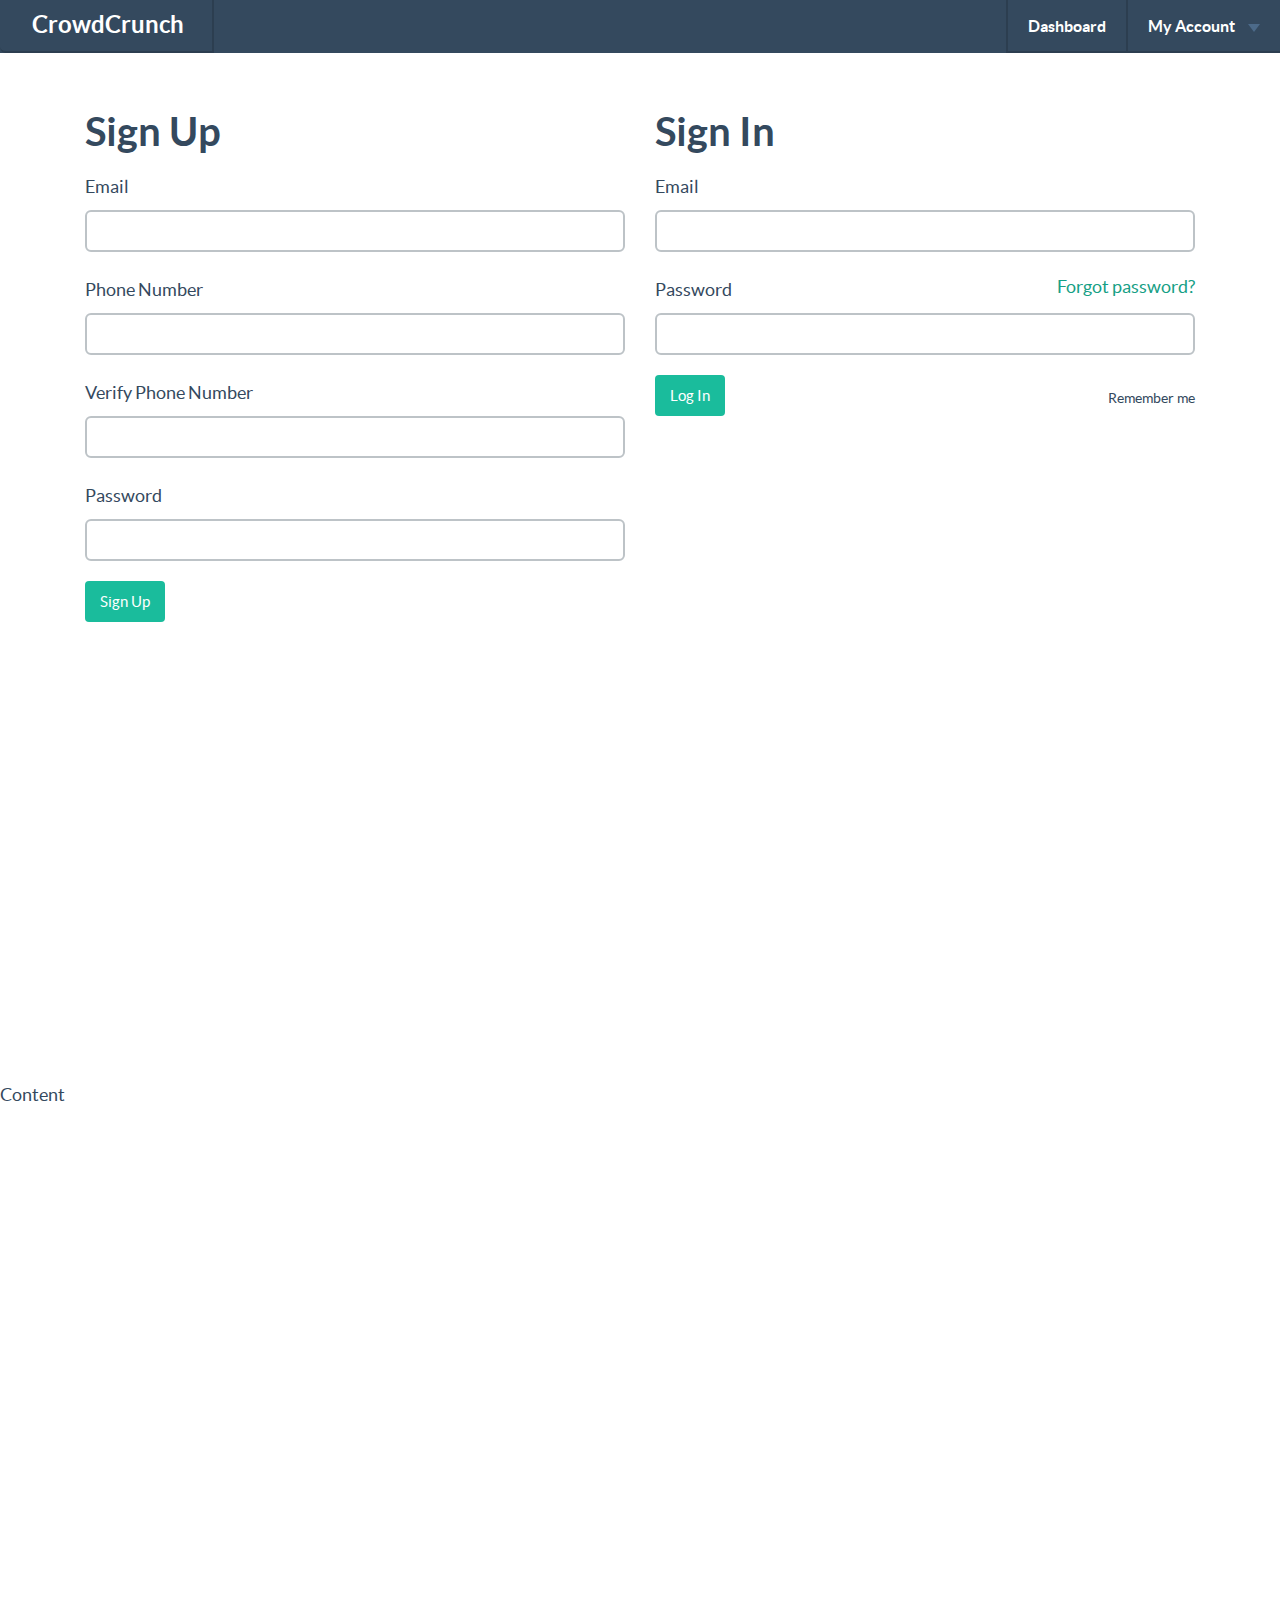
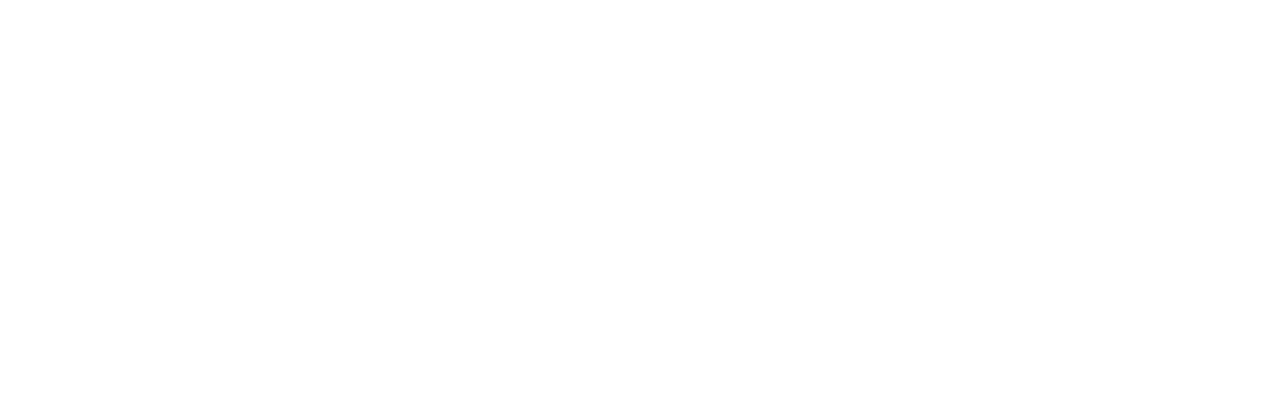
==== design/rest.html @ 64f17963 "Added index page" ====
<!DOCTYPE html>
<html lang="en">
  <head>
    <meta charset="utf-8">
    <title>CrowdCrunch</title>
    <meta name="viewport" content="width=device-width, initial-scale=1.0">

    <link href="css/bootstrap.css" rel="stylesheet">  
    <link href="css/flat-ui.css" rel="stylesheet">
    <link href="css/crowdcrunch.css" rel="stylesheet">

    <link rel="shortcut icon" href="images/favicon.ico">

    <!-- HTML5 shim, for IE6-8 support of HTML5 elements. All other JS at the end of file. -->
    <!--[if lt IE 9]>
      <script src="js/html5shiv.js"></script>
    <![endif]-->
  </head>
  <body>

    <nav class="navbar navbar-fixed-top navbar-inverse" role="navigation">
    <!-- Brand and toggle get grouped for better mobile display -->
  <div class="navbar-header">
    <button type="button" class="navbar-toggle" data-toggle="collapse" data-target="#bs-example-navbar-collapse-1">
      <span class="sr-only">Toggle navigation</span>
      <span class="icon-bar"></span>
      <span class="icon-bar"></span>
      <span class="icon-bar"></span>
    </button>
    <a class="navbar-brand" href="#">CrowdCrunch</a>
  </div>

  <!-- Collect the nav links, forms, and other content for toggling -->
  <div class="collapse navbar-collapse" id="bs-example-navbar-collapse-1">
    
    <ul class="nav navbar-nav navbar-right">
      <li><a href="#dashboard">Dashboard</a></li>
      <li class="dropdown">
        <a href="#" class="dropdown-toggle" data-toggle="dropdown">My Account <b class="caret"></b></a>
        <ul class="dropdown-menu">
          <li><a href="#">Add Credits</a></li>
          <li><a href="#">Create a Job</a></li>
          <li><a href="#profile">Update Profile</a></li>
          <li class="divider"></li>
          <li><a href="#job">Sign out</a></li>
        </ul>
      </li>
    </ul>
  </div><!-- /.navbar-collapse -->
  </nav>
  <div class="body" id="dashboard">
  <div class="container">
    <div class="col-md-6">
<div class="main">

      <h3>Sign Up</h3>

      <form role="form">
        <div class="form-group">
          <label for="inputUsernameEmail">Email</label>
          <input type="text" class="form-control" id="inputUsernameEmail">
        </div>
        <div class="form-group">
          <label for="inputUsernameEmail">Phone Number</label>
          <input type="text" class="form-control" id="inputUsernameEmail">
        </div>
        <div class="form-group">
          <label for="inputUsernameEmail">Verify Phone Number</label>
          <input type="text" class="form-control" id="inputUsernameEmail">
        </div>
        <div class="form-group">
          <label for="inputPassword">Password</label>
          <input type="password" class="form-control" id="inputPassword">
        </div>
        <button type="submit" class="btn btn btn-primary">
          Sign Up
        </button>
      </form>
    
    </div>
    </div>
  <div class="col-md-6">

    <div class="main">

      <h3>Sign In</h3>

      <form role="form">
        <div class="form-group">
          <label for="inputUsernameEmail">Email</label>
          <input type="text" class="form-control" id="inputUsernameEmail">
        </div>
        <div class="form-group">
          <a class="pull-right" href="#">Forgot password?</a>
          <label for="inputPassword">Password</label>
          <input type="password" class="form-control" id="inputPassword">
        </div>
        <div class="checkbox pull-right">
          <label>
            <input type="checkbox" checked>
            Remember me </label>
        </div>
        <button type="submit" class="btn btn btn-primary">
          Log In
        </button>
      </form>
    
    </div>
    
  </div>
</div>
</div>

<div class="body" id="profile">Content</div>
    <script src="js/jquery-1.8.3.min.js"></script>
    <script src="js/jquery-ui-1.10.3.custom.min.js"></script>
    <script src="js/jquery.ui.touch-punch.min.js"></script>
    <script src="js/bootstrap.min.js"></script>
    <script src="js/bootstrap-select.js"></script>
    <script src="js/bootstrap-switch.js"></script>
    <script src="js/flatui-checkbox.js"></script>
    <script src="js/flatui-radio.js"></script>
    <script src="js/jquery.tagsinput.js"></script>
    <script src="js/jquery.placeholder.js"></script>
    <script src="js/bootstrap-typeahead.js"></script>
    <script src="js/application.js"></script>
  </body>
</html>
---- design/css/flat-ui.css ----
@font-face {
  font-family: 'Lato';
  src: url('../fonts/lato/lato-black-webfont.eot');
  src: url('../fonts/lato/lato-black-webfont.eot?#iefix') format('embedded-opentype'), url('../fonts/lato/lato-black-webfont.woff') format('woff'), url('../fonts/lato/lato-black-webfont.ttf') format('truetype'), url('../fonts/lato/lato-black-webfont.svg#latoblack') format('svg');
  font-weight: 900;
  font-style: normal;
}
@font-face {
  font-family: 'Lato';
  src: url('../fonts/lato/lato-bold-webfont.eot');
  src: url('../fonts/lato/lato-bold-webfont.eot?#iefix') format('embedded-opentype'), url('../fonts/lato/lato-bold-webfont.woff') format('woff'), url('../fonts/lato/lato-bold-webfont.ttf') format('truetype'), url('../fonts/lato/lato-bold-webfont.svg#latobold') format('svg');
  font-weight: bold;
  font-style: normal;
}
@font-face {
  font-family: 'Lato';
  src: url('../fonts/lato/lato-bolditalic-webfont.eot');
  src: url('../fonts/lato/lato-bolditalic-webfont.eot?#iefix') format('embedded-opentype'), url('../fonts/lato/lato-bolditalic-webfont.woff') format('woff'), url('../fonts/lato/lato-bolditalic-webfont.ttf') format('truetype'), url('../fonts/lato/lato-bolditalic-webfont.svg#latobold_italic') format('svg');
  font-weight: bold;
  font-style: italic;
}
@font-face {
  font-family: 'Lato';
  src: url('../fonts/lato/lato-italic-webfont.eot');
  src: url('../fonts/lato/lato-italic-webfont.eot?#iefix') format('embedded-opentype'), url('../fonts/lato/lato-italic-webfont.woff') format('woff'), url('../fonts/lato/lato-italic-webfont.ttf') format('truetype'), url('../fonts/lato/lato-italic-webfont.svg#latoitalic') format('svg');
  font-weight: normal;
  font-style: italic;
}
@font-face {
  font-family: 'Lato';
  src: url('../fonts/lato/lato-light-webfont.eot');
  src: url('../fonts/lato/lato-light-webfont.eot?#iefix') format('embedded-opentype'), url('../fonts/lato/lato-light-webfont.woff') format('woff'), url('../fonts/lato/lato-light-webfont.ttf') format('truetype'), url('../fonts/lato/lato-light-webfont.svg#latolight') format('svg');
  font-weight: 300;
  font-style: normal;
}
@font-face {
  font-family: 'Lato';
  src: url('../fonts/lato/lato-regular-webfont.eot');
  src: url('../fonts/lato/lato-regular-webfont.eot?#iefix') format('embedded-opentype'), url('../fonts/lato/lato-regular-webfont.woff') format('woff'), url('../fonts/lato/lato-regular-webfont.ttf') format('truetype'), url('../fonts/lato/lato-regular-webfont.svg#latoregular') format('svg');
  font-weight: normal;
  font-style: normal;
}
@font-face {
  font-family: "Flat-UI-Icons";
  src: url("../fonts/Flat-UI-Icons.eot");
  src: url("../fonts/Flat-UI-Icons.eot?#iefix") format("embedded-opentype"), url("../fonts/Flat-UI-Icons.woff") format("woff"), url("../fonts/Flat-UI-Icons.ttf") format("truetype"), url("../fonts/Flat-UI-Icons.svg#Flat-UI-Icons") format("svg");
  font-weight: normal;
  font-style: normal;
}
/* Use the following CSS code if you want to use data attributes for inserting your icons */
[data-icon]:before {
  font-family: 'Flat-UI-Icons';
  content: attr(data-icon);
  speak: none;
  font-weight: normal;
  font-variant: normal;
  text-transform: none;
  -webkit-font-smoothing: antialiased;
}
/* Use the following CSS code if you want to have a class per icon */
/*
Instead of a list of all class selectors,
you can use the generic selector below, but it's slower:
[class*="fui-"] {
*/
.fui-triangle-up,
.fui-triangle-up-small,
.fui-triangle-right-large,
.fui-triangle-left-large,
.fui-triangle-down,
.fui-info,
.fui-alert,
.fui-question,
.fui-window,
.fui-windows,
.fui-arrow-right,
.fui-arrow-left,
.fui-loop,
.fui-cmd,
.fui-mic,
.fui-triangle-down-small,
.fui-check-inverted,
.fui-heart,
.fui-location,
.fui-plus,
.fui-check,
.fui-cross,
.fui-list,
.fui-new,
.fui-video,
.fui-photo,
.fui-volume,
.fui-time,
.fui-eye,
.fui-chat,
.fui-home,
.fui-upload,
.fui-search,
.fui-user,
.fui-mail,
.fui-lock,
.fui-power,
.fui-star,
.fui-calendar,
.fui-gear,
.fui-book,
.fui-exit,
.fui-trash,
.fui-folder,
.fui-bubble,
.fui-cross-inverted,
.fui-plus-inverted,
.fui-export,
.fui-radio-unchecked,
.fui-radio-checked,
.fui-checkbox-unchecked,
.fui-checkbox-checked,
.fui-flat,
.fui-calendar-solid,
.fui-star-2,
.fui-credit-card,
.fui-clip,
.fui-link,
.fui-pause,
.fui-play,
.fui-tag,
.fui-document,
.fui-image,
.fui-facebook,
.fui-youtube,
.fui-vimeo,
.fui-twitter,
.fui-stumbleupon,
.fui-spotify,
.fui-skype,
.fui-pinterest,
.fui-path,
.fui-myspace,
.fui-linkedin,
.fui-googleplus,
.fui-dribbble,
.fui-blogger,
.fui-behance,
.fui-list-thumbnailed,
.fui-list-small-thumbnails,
.fui-list-numbered,
.fui-list-large-thumbnails,
.fui-list-columned,
.fui-list-bulleted {
  display: inline-block;
  font-family: 'Flat-UI-Icons';
  speak: none;
  font-style: normal;
  font-weight: normal;
  font-variant: normal;
  text-transform: none;
  -webkit-font-smoothing: antialiased;
}
.fui-triangle-up:before {
  content: "\e000";
}
.fui-triangle-up-small:before {
  content: "\e001";
}
.fui-triangle-right-large:before {
  content: "\e002";
}
.fui-triangle-left-large:before {
  content: "\e003";
}
.fui-triangle-down:before {
  content: "\e004";
}
.fui-info:before {
  content: "\e016";
}
.fui-alert:before {
  content: "\e017";
}
.fui-question:before {
  content: "\e018";
}
.fui-window:before {
  content: "\e019";
}
.fui-windows:before {
  content: "\e01a";
}
.fui-arrow-right:before {
  content: "\e02c";
}
.fui-arrow-left:before {
  content: "\e02d";
}
.fui-loop:before {
  content: "\e02e";
}
.fui-cmd:before {
  content: "\e02f";
}
.fui-mic:before {
  content: "\e030";
}
.fui-triangle-down-small:before {
  content: "\e005";
}
.fui-check-inverted:before {
  content: "\e006";
}
.fui-heart:before {
  content: "\e007";
}
.fui-location:before {
  content: "\e008";
}
.fui-plus:before {
  content: "\e009";
}
.fui-check:before {
  content: "\e00a";
}
.fui-cross:before {
  content: "\e00b";
}
.fui-list:before {
  content: "\e00c";
}
.fui-new:before {
  content: "\e00d";
}
.fui-video:before {
  content: "\e00e";
}
.fui-photo:before {
  content: "\e00f";
}
.fui-volume:before {
  content: "\e010";
}
.fui-time:before {
  content: "\e011";
}
.fui-eye:before {
  content: "\e012";
}
.fui-chat:before {
  content: "\e013";
}
.fui-home:before {
  content: "\e015";
}
.fui-upload:before {
  content: "\e01b";
}
.fui-search:before {
  content: "\e01c";
}
.fui-user:before {
  content: "\e01d";
}
.fui-mail:before {
  content: "\e01e";
}
.fui-lock:before {
  content: "\e01f";
}
.fui-power:before {
  content: "\e020";
}
.fui-star:before {
  content: "\e021";
}
.fui-calendar:before {
  content: "\e023";
}
.fui-gear:before {
  content: "\e024";
}
.fui-book:before {
  content: "\e025";
}
.fui-exit:before {
  content: "\e026";
}
.fui-trash:before {
  content: "\e027";
}
.fui-folder:before {
  content: "\e028";
}
.fui-bubble:before {
  content: "\e029";
}
.fui-cross-inverted:before {
  content: "\e02a";
}
.fui-plus-inverted:before {
  content: "\e031";
}
.fui-export:before {
  content: "\e014";
}
.fui-radio-unchecked:before {
  content: "\e02b";
}
.fui-radio-checked:before {
  content: "\e032";
}
.fui-checkbox-unchecked:before {
  content: "\e033";
}
.fui-checkbox-checked:before {
  content: "\e034";
}
.fui-flat:before {
  content: "\e035";
}
.fui-calendar-solid:before {
  content: "\e022";
}
.fui-star-2:before {
  content: "\e036";
}
.fui-credit-card:before {
  content: "\e037";
}
.fui-clip:before {
  content: "\e038";
}
.fui-link:before {
  content: "\e039";
}
.fui-pause:before {
  content: "\e03b";
}
.fui-play:before {
  content: "\e03c";
}
.fui-tag:before {
  content: "\e03d";
}
.fui-document:before {
  content: "\e03e";
}
.fui-image:before {
  content: "\e03a";
}
.fui-facebook:before {
  content: "\e03f";
}
.fui-youtube:before {
  content: "\e040";
}
.fui-vimeo:before {
  content: "\e041";
}
.fui-twitter:before {
  content: "\e042";
}
.fui-stumbleupon:before {
  content: "\e043";
}
.fui-spotify:before {
  content: "\e044";
}
.fui-skype:before {
  content: "\e045";
}
.fui-pinterest:before {
  content: "\e046";
}
.fui-path:before {
  content: "\e047";
}
.fui-myspace:before {
  content: "\e048";
}
.fui-linkedin:before {
  content: "\e049";
}
.fui-googleplus:before {
  content: "\e04a";
}
.fui-dribbble:before {
  content: "\e04c";
}
.fui-blogger:before {
  content: "\e04d";
}
.fui-behance:before {
  content: "\e04e";
}
.fui-list-thumbnailed:before {
  content: "\e04b";
}
.fui-list-small-thumbnails:before {
  content: "\e04f";
}
.fui-list-numbered:before {
  content: "\e050";
}
.fui-list-large-thumbnails:before {
  content: "\e051";
}
.fui-list-columned:before {
  content: "\e052";
}
.fui-list-bulleted:before {
  content: "\e053";
}
.dropdown-arrow-inverse {
  border-bottom-color: #34495e !important;
  border-top-color: #34495e !important;
}
body {
  font-family: "Lato", Helvetica, Arial, sans-serif;
  font-size: 18px;
  line-height: 1.72222;
  color: #34495e;
  background-color: #ffffff;
}
a {
  color: #16a085;
  text-decoration: none;
  -webkit-transition: 0.25s;
  transition: 0.25s;
}
a:hover,
a:focus {
  color: #1abc9c;
  text-decoration: none;
}
.img-rounded {
  border-radius: 6px;
}
.img-comment {
  font-size: 20px;
  line-height: 1.72222;
  font-style: italic;
  margin: 24px 0;
}
p {
  font-size: 18px;
  line-height: 1.72222;
  margin: 0 0 15px;
}
.lead {
  margin-bottom: 30px;
  font-size: 28px;
  line-height: 1.46428571;
  font-weight: 300;
}
@media (min-width: 768px) {
  .lead {
    font-size: 30.006px;
  }
}
small,
.small {
  font-size: 83%;
  line-height: 2.067;
}
.text-muted {
  color: #bdc3c7;
}
.text-inverse {
  color: #ffffff;
}
.text-primary {
  color: #1abc9c;
}
.text-primary:hover {
  color: #15967d;
}
.text-warning {
  color: #f1c40f;
}
.text-warning:hover {
  color: #c19d0c;
}
.text-danger {
  color: #e74c3c;
}
.text-danger:hover {
  color: #b93d30;
}
.text-success {
  color: #2ecc71;
}
.text-success:hover {
  color: #25a35a;
}
.text-info {
  color: #3498db;
}
.text-info:hover {
  color: #2a7aaf;
}
h1,
h2,
h3,
h4,
h5,
h6,
.h1,
.h2,
.h3,
.h4,
.h5,
.h6 {
  font-family: "Lato", Helvetica, Arial, sans-serif;
  font-weight: 700;
  line-height: 1.1;
  color: inherit;
}
h1 small,
h2 small,
h3 small,
h4 small,
h5 small,
h6 small,
.h1 small,
.h2 small,
.h3 small,
.h4 small,
.h5 small,
.h6 small {
  color: #e7e9ec;
}
h1,
h2,
h3 {
  margin-top: 30px;
  margin-bottom: 15px;
}
h4,
h5,
h6 {
  margin-top: 15px;
  margin-bottom: 15px;
}
h6 {
  font-weight: normal;
}
h1,
.h1 {
  font-size: 61px;
}
h2,
.h2 {
  font-size: 53px;
}
h3,
.h3 {
  font-size: 40px;
}
h4,
.h4 {
  font-size: 29px;
}
h5,
.h5 {
  font-size: 29px;
}
h6,
.h6 {
  font-size: 24px;
}
.page-header {
  padding-bottom: 14px;
  margin: 60px 0 30px;
  border-bottom: 1px solid #e7e9ec;
}
ul,
ol {
  margin-bottom: 15px;
}
dl {
  margin-bottom: 30px;
}
dt,
dd {
  line-height: 1.72222;
}
@media (min-width: 768px) {
  .dl-horizontal dt {
    width: 160px;
  }
  .dl-horizontal dd {
    margin-left: 180px;
  }
}
abbr[title],
abbr[data-original-title] {
  border-bottom: 1px dotted #bdc3c7;
}
blockquote {
  border-left: 3px solid #e7e9ec;
  padding: 0 0 0 16px;
  margin: 0 0 30px;
}
blockquote p {
  font-size: 20px;
  line-height: 1.55;
  font-weight: normal;
  margin-bottom: .4em;
}
blockquote small {
  font-size: 18px;
  line-height: 1.72222;
  font-style: italic;
  color: inherit;
}
blockquote small:before {
  content: "";
}
blockquote.pull-right {
  padding-right: 16px;
  padding-left: 0;
  border-right: 3px solid #e7e9ec;
  border-left: 0;
}
blockquote.pull-right small:after {
  content: "";
}
address {
  margin-bottom: 30px;
  line-height: 1.72222;
}
code,
kdb,
pre,
samp {
  font-family: Monaco, Menlo, Consolas, "Courier New", monospace;
}
code {
  font-size: 75%;
  color: #c7254e;
  background-color: #f9f2f4;
  border-radius: 4px;
}
pre {
  padding: 8px;
  margin: 0 0 15px;
  font-size: 13px;
  line-height: 1.72222;
  color: inherit;
  background-color: #ffffff;
  border: 2px solid #e7e9ec;
  border-radius: 6px;
}
.pre-scrollable {
  max-height: 340px;
}
.btn {
  border: none;
  font-size: 15px;
  font-weight: normal;
  line-height: 1.4;
  border-radius: 4px;
  padding: 10px 15px;
  -webkit-font-smoothing: subpixel-antialiased;
  -webkit-transition: 0.25s linear;
  transition: 0.25s linear;
}
.btn:hover,
.btn:focus {
  color: #ffffff;
}
.btn:active,
.btn.active {
  outline: none;
  -webkit-box-shadow: none;
  box-shadow: none;
}
.btn.disabled,
.btn[disabled],
fieldset[disabled] .btn {
  background-color: #bdc3c7;
  color: rgba(255, 255, 255, 0.75);
  opacity: 0.7;
  filter: alpha(opacity=70);
}
.btn > [class^="fui-"] {
  margin: 0 1px;
  position: relative;
  line-height: 1;
  top: 1px;
}
.btn-xs.btn > [class^="fui-"] {
  font-size: 11px;
  top: 0;
}
.btn-hg.btn > [class^="fui-"] {
  top: 2px;
}
.btn-default {
  color: #ffffff;
  background-color: #bdc3c7;
}
.btn-default:hover,
.btn-default:focus,
.btn-default:active,
.btn-default.active,
.open .dropdown-toggle.btn-default {
  color: #ffffff;
  background-color: #cacfd2;
  border-color: #cacfd2;
}
.btn-default:active,
.btn-default.active,
.open .dropdown-toggle.btn-default {
  background: #a1a6a9;
}
.btn-default.disabled,
.btn-default[disabled],
fieldset[disabled] .btn-default,
.btn-default.disabled:hover,
.btn-default[disabled]:hover,
fieldset[disabled] .btn-default:hover,
.btn-default.disabled:focus,
.btn-default[disabled]:focus,
fieldset[disabled] .btn-default:focus,
.btn-default.disabled:active,
.btn-default[disabled]:active,
fieldset[disabled] .btn-default:active,
.btn-default.disabled.active,
.btn-default[disabled].active,
fieldset[disabled] .btn-default.active {
  background-color: #bdc3c7;
}
.btn-primary {
  color: #ffffff;
  background-color: #1abc9c;
}
.btn-primary:hover,
.btn-primary:focus,
.btn-primary:active,
.btn-primary.active,
.open .dropdown-toggle.btn-primary {
  color: #ffffff;
  background-color: #48c9b0;
  border-color: #48c9b0;
}
.btn-primary:active,
.btn-primary.active,
.open .dropdown-toggle.btn-primary {
  background: #16a085;
}
.btn-primary.disabled,
.btn-primary[disabled],
fieldset[disabled] .btn-primary,
.btn-primary.disabled:hover,
.btn-primary[disabled]:hover,
fieldset[disabled] .btn-primary:hover,
.btn-primary.disabled:focus,
.btn-primary[disabled]:focus,
fieldset[disabled] .btn-primary:focus,
.btn-primary.disabled:active,
.btn-primary[disabled]:active,
fieldset[disabled] .btn-primary:active,
.btn-primary.disabled.active,
.btn-primary[disabled].active,
fieldset[disabled] .btn-primary.active {
  background-color: #1abc9c;
}
.btn-info {
  color: #ffffff;
  background-color: #3498db;
}
.btn-info:hover,
.btn-info:focus,
.btn-info:active,
.btn-info.active,
.open .dropdown-toggle.btn-info {
  color: #ffffff;
  background-color: #5dade2;
  border-color: #5dade2;
}
.btn-info:active,
.btn-info.active,
.open .dropdown-toggle.btn-info {
  background: #2c81ba;
}
.btn-info.disabled,
.btn-info[disabled],
fieldset[disabled] .btn-info,
.btn-info.disabled:hover,
.btn-info[disabled]:hover,
fieldset[disabled] .btn-info:hover,
.btn-info.disabled:focus,
.btn-info[disabled]:focus,
fieldset[disabled] .btn-info:focus,
.btn-info.disabled:active,
.btn-info[disabled]:active,
fieldset[disabled] .btn-info:active,
.btn-info.disabled.active,
.btn-info[disabled].active,
fieldset[disabled] .btn-info.active {
  background-color: #3498db;
}
.btn-danger {
  color: #ffffff;
  background-color: #e74c3c;
}
.btn-danger:hover,
.btn-danger:focus,
.btn-danger:active,
.btn-danger.active,
.open .dropdown-toggle.btn-danger {
  color: #ffffff;
  background-color: #ec7063;
  border-color: #ec7063;
}
.btn-danger:active,
.btn-danger.active,
.open .dropdown-toggle.btn-danger {
  background: #c44133;
}
.btn-danger.disabled,
.btn-danger[disabled],
fieldset[disabled] .btn-danger,
.btn-danger.disabled:hover,
.btn-danger[disabled]:hover,
fieldset[disabled] .btn-danger:hover,
.btn-danger.disabled:focus,
.btn-danger[disabled]:focus,
fieldset[disabled] .btn-danger:focus,
.btn-danger.disabled:active,
.btn-danger[disabled]:active,
fieldset[disabled] .btn-danger:active,
.btn-danger.disabled.active,
.btn-danger[disabled].active,
fieldset[disabled] .btn-danger.active {
  background-color: #e74c3c;
}
.btn-success {
  color: #ffffff;
  background-color: #2ecc71;
}
.btn-success:hover,
.btn-success:focus,
.btn-success:active,
.btn-success.active,
.open .dropdown-toggle.btn-success {
  color: #ffffff;
  background-color: #58d68d;
  border-color: #58d68d;
}
.btn-success:active,
.btn-success.active,
.open .dropdown-toggle.btn-success {
  background: #27ad60;
}
.btn-success.disabled,
.btn-success[disabled],
fieldset[disabled] .btn-success,
.btn-success.disabled:hover,
.btn-success[disabled]:hover,
fieldset[disabled] .btn-success:hover,
.btn-success.disabled:focus,
.btn-success[disabled]:focus,
fieldset[disabled] .btn-success:focus,
.btn-success.disabled:active,
.btn-success[disabled]:active,
fieldset[disabled] .btn-success:active,
.btn-success.disabled.active,
.btn-success[disabled].active,
fieldset[disabled] .btn-success.active {
  background-color: #2ecc71;
}
.btn-warning {
  color: #ffffff;
  background-color: #f1c40f;
}
.btn-warning:hover,
.btn-warning:focus,
.btn-warning:active,
.btn-warning.active,
.open .dropdown-toggle.btn-warning {
  color: #ffffff;
  background-color: #f5d313;
  border-color: #f5d313;
}
.btn-warning:active,
.btn-warning.active,
.open .dropdown-toggle.btn-warning {
  background: #cda70d;
}
.btn-warning.disabled,
.btn-warning[disabled],
fieldset[disabled] .btn-warning,
.btn-warning.disabled:hover,
.btn-warning[disabled]:hover,
fieldset[disabled] .btn-warning:hover,
.btn-warning.disabled:focus,
.btn-warning[disabled]:focus,
fieldset[disabled] .btn-warning:focus,
.btn-warning.disabled:active,
.btn-warning[disabled]:active,
fieldset[disabled] .btn-warning:active,
.btn-warning.disabled.active,
.btn-warning[disabled].active,
fieldset[disabled] .btn-warning.active {
  background-color: #f1c40f;
}
.btn-inverse {
  color: #ffffff;
  background-color: #34495e;
}
.btn-inverse:hover,
.btn-inverse:focus,
.btn-inverse:active,
.btn-inverse.active,
.open .dropdown-toggle.btn-inverse {
  color: #ffffff;
  background-color: #415b76;
  border-color: #415b76;
}
.btn-inverse:active,
.btn-inverse.active,
.open .dropdown-toggle.btn-inverse {
  background: #2c3e50;
}
.btn-inverse.disabled,
.btn-inverse[disabled],
fieldset[disabled] .btn-inverse,
.btn-inverse.disabled:hover,
.btn-inverse[disabled]:hover,
fieldset[disabled] .btn-inverse:hover,
.btn-inverse.disabled:focus,
.btn-inverse[disabled]:focus,
fieldset[disabled] .btn-inverse:focus,
.btn-inverse.disabled:active,
.btn-inverse[disabled]:active,
fieldset[disabled] .btn-inverse:active,
.btn-inverse.disabled.active,
.btn-inverse[disabled].active,
fieldset[disabled] .btn-inverse.active {
  background-color: #34495e;
}
.btn-embossed {
  -webkit-box-shadow: inset 0 -2px 0 rgba(0, 0, 0, 0.15);
  box-shadow: inset 0 -2px 0 rgba(0, 0, 0, 0.15);
}
.btn-embossed.active,
.btn-embossed:active {
  -webkit-box-shadow: inset 0 2px 0 rgba(0, 0, 0, 0.15);
  box-shadow: inset 0 2px 0 rgba(0, 0, 0, 0.15);
}
.btn-wide {
  min-width: 140px;
  padding-left: 30px;
  padding-right: 30px;
}
.btn-link {
  color: #16a085;
}
.btn-link:hover,
.btn-link:focus {
  color: #1abc9c;
  text-decoration: underline;
  background-color: transparent;
}
.btn-link[disabled]:hover,
fieldset[disabled] .btn-link:hover,
.btn-link[disabled]:focus,
fieldset[disabled] .btn-link:focus {
  color: #bdc3c7;
  text-decoration: none;
}
.btn-hg {
  padding: 13px 20px;
  font-size: 22px;
  line-height: 1.227;
  border-radius: 6px;
}
.btn-lg {
  padding: 10px 19px;
  font-size: 17px;
  line-height: 1.471;
  border-radius: 6px;
}
.btn-sm {
  padding: 9px 13px;
  font-size: 13px;
  line-height: 1.385;
  border-radius: 4px;
}
.btn-xs {
  padding: 6px 9px;
  font-size: 12px;
  line-height: 1.083;
  border-radius: 3px;
}
.btn-tip {
  font-weight: 300;
  padding-left: 10px;
  font-size: 92%;
}
.btn-block {
  white-space: normal;
}
[class*="btn-social-"] {
  padding: 10px 15px;
  font-size: 13px;
  line-height: 1.077;
  border-radius: 4px;
}
.btn-social-pinterest {
  color: #ffffff;
  background-color: #cb2028;
}
.btn-social-pinterest:hover,
.btn-social-pinterest:focus {
  background-color: #d54d53;
}
.btn-social-pinterest:active,
.btn-social-pinterest.active {
  background-color: #ad1b22;
}
.btn-social-linkedin {
  color: #ffffff;
  background-color: #0072b5;
}
.btn-social-linkedin:hover,
.btn-social-linkedin:focus {
  background-color: #338ec4;
}
.btn-social-linkedin:active,
.btn-social-linkedin.active {
  background-color: #00619a;
}
.btn-social-stumbleupon {
  color: #ffffff;
  background-color: #ed4a13;
}
.btn-social-stumbleupon:hover,
.btn-social-stumbleupon:focus {
  background-color: #f16e42;
}
.btn-social-stumbleupon:active,
.btn-social-stumbleupon.active {
  background-color: #c93f10;
}
.btn-social-googleplus {
  color: #ffffff;
  background-color: #2d2d2d;
}
.btn-social-googleplus:hover,
.btn-social-googleplus:focus {
  background-color: #575757;
}
.btn-social-googleplus:active,
.btn-social-googleplus.active {
  background-color: #262626;
}
.btn-social-facebook {
  color: #ffffff;
  background-color: #2f4b93;
}
.btn-social-facebook:hover,
.btn-social-facebook:focus {
  background-color: #596fa9;
}
.btn-social-facebook:active,
.btn-social-facebook.active {
  background-color: #28407d;
}
.btn-social-twitter {
  color: #ffffff;
  background-color: #00bdef;
}
.btn-social-twitter:hover,
.btn-social-twitter:focus {
  background-color: #33caf2;
}
.btn-social-twitter:active,
.btn-social-twitter.active {
  background-color: #00a1cb;
}
.btn-default .caret {
  border-top-color: #ffffff;
}
.btn-primary .caret,
.btn-success .caret,
.btn-warning .caret,
.btn-danger .caret,
.btn-info .caret {
  border-top-color: #ffffff;
}
.dropup .btn-default .caret {
  border-bottom-color: #ffffff;
}
.dropup .btn-primary .caret,
.dropup .btn-success .caret,
.dropup .btn-warning .caret,
.dropup .btn-danger .caret,
.dropup .btn-info .caret {
  border-bottom-color: #ffffff;
}
.btn-group-xs > .btn {
  padding: 6px 9px;
  font-size: 12px;
  line-height: 1.083;
  border-radius: 3px;
}
.btn-group-sm > .btn {
  padding: 9px 13px;
  font-size: 13px;
  line-height: 1.385;
  border-radius: 4px;
}
.btn-group-lg > .btn {
  padding: 10px 19px;
  font-size: 17px;
  line-height: 1.471;
  border-radius: 6px;
}
.btn-group-gh > .btn {
  padding: 13px 20px;
  font-size: 22px;
  line-height: 1.227;
  border-radius: 6px;
}
.btn-group > .btn + .btn {
  margin-left: 0;
}
.btn-group > .btn + .dropdown-toggle {
  border-left: 2px solid rgba(52, 73, 94, 0.15);
  padding-left: 12px;
  padding-right: 12px;
}
.btn-group > .btn + .dropdown-toggle .caret {
  margin-left: 3px;
  margin-right: 3px;
}
.btn-group > .btn.btn-gh + .dropdown-toggle .caret {
  margin-left: 7px;
  margin-right: 7px;
}
.btn-group > .btn.btn-sm + .dropdown-toggle .caret {
  margin-left: 0;
  margin-right: 0;
}
.dropdown-toggle .caret {
  margin-left: 8px;
}
.btn-group > .btn,
.btn-group > .dropdown-menu,
.btn-group > .popover {
  font-weight: 400;
}
.btn-group:focus .dropdown-toggle {
  outline: none;
  -webkit-transition: 0.25s;
  transition: 0.25s;
}
.btn-group.open .dropdown-toggle {
  color: rgba(255, 255, 255, 0.75);
  -webkit-box-shadow: none;
  box-shadow: none;
}
.btn-toolbar .btn.active {
  color: #ffffff;
}
.btn-toolbar .btn > [class^="fui-"] {
  font-size: 16px;
  margin: 0 4px;
}
.caret {
  border-width: 8px 6px;
  border-bottom-color: #34495e;
  border-top-color: #34495e;
  border-style: solid;
  border-bottom-style: none;
  -webkit-transition: 0.25s;
  transition: 0.25s;
  -webkit-transform: scale(1.001);
  -ms-transform: scale(1.001);
  transform: scale(1.001);
}
.dropup .caret,
.dropup .btn-lg .caret,
.navbar-fixed-bottom .dropdown .caret {
  border-bottom-width: 8px;
}
.btn-lg .caret {
  border-top-width: 8px;
  border-right-width: 6px;
  border-left-width: 6px;
}
.navbar {
  font-size: 16px;
  border: none;
}
.navbar .navbar-brand {
  border-radius: 6px 0 0 6px;
  color: #526476;
  font-size: 24px;
  line-height: 29.55px;
  font-weight: 700;
  padding: 23px 28px 24px 17px;
  text-shadow: none;
  display: inline-block;
}
.navbar .navbar-brand:hover,
.navbar .navbar-brand:focus {
  color: #1abc9c;
}
.navbar .navbar-brand[class*="fui-"] {
  font-weight: normal;
}
.navbar .navbar-brand small {
  line-height: 1;
}
.navbar .nav {
  margin-right: 0;
  display: inline-block;
  float: left;
}
.navbar .nav > li {
  position: relative;
  display: inline-block;
}
.navbar .nav > li:hover > ul {
  opacity: 1;
  top: 100%;
  visibility: visible;
  z-index: 100;
  -webkit-transform: scale(1, 1);
  display: block\9;
}
.navbar .nav > li.active > a,
.navbar .nav > li.active > a:hover,
.navbar .nav > li.active > a:focus {
  background: none;
  color: #1abc9c;
  -webkit-box-shadow: none;
  box-shadow: none;
}
.navbar .nav > li:first-child {
  border-radius: 6px 6px 0 0;
}
.navbar .nav > li:last-child {
  border-radius: 0 0 6px 6px;
}
.navbar .nav > li > ul {
  padding-top: 13px;
  top: 80%;
  padding-left: 0;
}
.navbar .nav > li > ul:before {
  content: "";
  border-style: solid;
  border-width: 0 9px 9px 9px;
  border-color: transparent transparent #34495e transparent;
  height: 0;
  position: absolute;
  left: 15px;
  top: 5px;
  width: 0;
  -webkit-transform: rotate(360deg);
}
.navbar .nav > li > ul li:hover ul {
  opacity: 1;
  -webkit-transform: scale(1, 1);
  visibility: visible;
  display: block\9;
}
.navbar .nav > li > ul li ul {
  left: 100%;
}
.navbar .nav > li > a {
  color: #526476;
  display: inline-block;
  font-weight: 700;
  font-size: 15px;
  line-height: 28px;
  padding: 22px 20px;
  text-shadow: none;
  -webkit-transition: background-color .25s, color .25s, border-bottom-color .25s;
  transition: background-color .25s, color .25s, border-bottom-color .25s;
}
.navbar .nav > li > a:hover,
.navbar .nav > li > a:focus {
  color: #1abc9c;
  background-color: transparent;
}
.navbar .nav > li > a[class*="fui-"] {
  font-size: 24px;
  font-weight: normal;
}
.navbar .nav > li > a > [class*="fui-"] {
  font-size: 24px;
  margin: -4px 0 0;
  position: relative;
  top: 4px;
}
.navbar .nav > li > a > [class*="fui-"] + * {
  margin-left: 12px;
}
.navbar .nav ul {
  border-radius: 4px;
  left: 0;
  list-style-type: none;
  margin-left: 0;
  opacity: 0;
  position: absolute;
  top: 0;
  width: 234px;
  -webkit-transform: scale(1, 0.99);
  -webkit-transform-origin: 0 0;
  visibility: hidden;
  -webkit-transition: 0.25s ease-out;
  transition: 0.25s ease-out;
}
.navbar .nav ul ul {
  left: 95%;
  padding-left: 5px;
}
.navbar .nav ul li {
  background-color: #34495e;
  padding: 0 3px 3px;
  position: relative;
}
.navbar .nav ul li:first-child {
  border-radius: 6px 6px 0 0;
  padding-top: 3px;
}
.navbar .nav ul li:last-child {
  border-radius: 0 0 6px 6px;
}
.navbar .nav ul li.active > a,
.navbar .nav ul li.active > a:hover,
.navbar .nav ul li.active > a:focus {
  background-color: #1abc9c;
  color: #ffffff;
  padding-left: 9px;
  padding-right: 9px;
}
.navbar .nav ul li.active + li > a {
  padding-left: 9px;
  padding-right: 9px;
}
.navbar .nav ul a {
  border-radius: 2px;
  color: #ffffff;
  display: block;
  font-size: 14px;
  padding: 6px 9px;
  text-decoration: none;
}
.navbar .nav ul a:hover {
  background-color: #1abc9c;
}
.navbar .btn-navbar {
  background: none;
  border: none;
  color: #34495e;
  margin: 18px 15px;
  padding: 3px 15px;
  text-shadow: none;
  display: none;
}
.navbar .btn-navbar:hover,
.navbar .btn-navbar:focus {
  background: none;
  color: #1abc9c;
}
.navbar .btn-navbar:before {
  content: "\e00c";
  font-family: "Flat-UI-Icons";
  font-size: 23px;
  font-style: normal;
  font-weight: normal;
  -webkit-font-smoothing: antialiased;
}
.navbar .btn-navbar .icon-bar {
  display: none;
}
.navbar-default {
  background: #eceef0;
  border: none;
  padding-left: 0;
  padding-right: 0;
  border-radius: 6px;
}
.navbar-inverse {
  background: #34495e;
  font-size: 17px;
}
.navbar-inverse .navbar-brand {
  border-bottom: 2px solid #2c3e50;
  border-right: 2px solid #2c3e50;
  color: #ffffff;
  padding: 10px 28px 11px 32px;
}
.navbar-inverse .btn-navbar {
  color: #ffffff;
  margin: 7px 10px;
}
.navbar-inverse .btn-icon {
  margin: 8px 5px 8px 15px;
}
.navbar-inverse .nav > li:first-child.active > a {
  padding-left: 20px;
}
.navbar-inverse .nav > li:first-child > a {
  border-left: none;
}
.navbar-inverse .nav > li.active > a,
.navbar-inverse .nav > li.active > a:hover,
.navbar-inverse .nav > li.active > a:focus {
  background-color: #1abc9c;
  border-bottom-color: #16a085;
  border-left: none;
  color: #ffffff;
  padding-left: 20px;
}
.navbar-inverse .nav > li.active + li > a {
  border-left: none;
  padding-left: 20px;
}
.navbar-inverse .nav > li > a {
  font-size: 16px;
  border-bottom: 2px solid #2c3e50;
  border-left: 2px solid #2c3e50 !important;
  color: #ffffff;
  padding: 16px 20px 15px;
  line-height: 20px;
}
.navbar-inverse .nav.navbar-right .dropdown-menu {
  left: -70%;
  margin-left: 17px;
}
.navbar-inverse .nav.navbar-right .open > .dropdown-menu:before {
  display: block !important;
}
.navbar-unread,
.navbar-new {
  font-family: "Lato", Helvetica, Arial, sans-serif;
  background-color: #1abc9c;
  border-radius: 50%;
  color: #ffffff;
  font-size: 0;
  font-weight: 700;
  height: 6px;
  line-height: 14px;
  position: absolute;
  right: 12px;
  text-align: center;
  top: 28px;
  width: 6px;
  z-index: 10;
}
.active .navbar-unread,
.active .navbar-new {
  background-color: #ffffff;
  display: none;
}
.navbar-inverse .navbar-unread,
.navbar-inverse .navbar-new {
  top: 15px;
}
.navbar-new {
  background-color: #e74c3c;
  font-size: 12px;
  line-height: 17px;
  height: 18px;
  margin: -9px -1px;
  min-width: 18px;
  padding: 0 1px;
  width: auto;
  -webkit-font-smoothing: subpixel-antialiased;
}
.navbar.navbar-inverse .nav li.dropdown.open > .dropdown-toggle {
  background-color: #1abc9c;
  border-bottom-color: #16a085;
  color: #ffffff;
}
.navbar.navbar-inverse .nav li.dropdown.open > .dropdown-toggle .caret {
  border-bottom-color: #ffffff !important;
  border-top-color: #ffffff !important;
}
.navbar .nav li.dropdown.open > .dropdown-toggle {
  background: none;
  color: #1abc9c;
}
.navbar .nav li.dropdown.open > .dropdown-toggle .caret {
  border-bottom-color: #1abc9c !important;
  border-top-color: #1abc9c !important;
}
.navbar .nav li.dropdown.open .dropdown-menu {
  opacity: 1;
  top: 100%;
  visibility: visible;
  z-index: 1000;
  -webkit-transform: none;
}
.navbar .nav li.dropdown > .dropdown-toggle {
  outline: none;
}
.navbar .nav li.dropdown > .dropdown-toggle:hover .caret,
.navbar .nav li.dropdown > .dropdown-toggle:focus .caret {
  border-bottom-color: #1abc9c;
  border-top-color: #1abc9c;
}
.navbar .nav li.dropdown > .dropdown-toggle .caret {
  border-left-width: 6px;
  border-right-width: 6px;
  border-top-width: 8px;
  border-bottom-color: #4c6a89;
  border-top-color: #4c6a89;
  margin-left: 10px;
}
.navbar .nav li.dropdown .dropdown-menu {
  background-color: #34495e;
  opacity: 0;
  padding: 0;
  visibility: hidden;
}
.navbar .nav li.dropdown .dropdown-menu:before {
  display: none;
}
.navbar .nav li.dropdown .dropdown-menu:after {
  border-bottom-color: #34495e;
}
.navbar .nav li.dropdown .dropdown-menu > li > a {
  border-radius: 3px;
  color: #ffffff;
  padding: 6px 8px 8px;
}
.navbar .nav li.dropdown .dropdown-menu .divider {
  background-color: #2c3e50;
  border-bottom: none;
  margin: 2px 0 5px;
  padding: 0;
  height: 2px;
}
.navbar.navbar-inverse .navbar-form {
  border-left: 2px solid #2c3e50;
  border-bottom: 2px solid #2c3e50;
  padding: 8px 5px 8px 23px;
}
.navbar.navbar-inverse .navbar-form .input-group-btn .btn {
  background-color: #2c3e50;
  color: #4c6a89 !important;
}
.navbar.navbar-inverse .navbar-form .form-control {
  background-color: #2c3e50;
  color: #ffffff;
}
.navbar.navbar-inverse .navbar-form .form-control:-moz-placeholder {
  color: #819db9;
}
.navbar.navbar-inverse .navbar-form .form-control::-moz-placeholder {
  color: #819db9;
}
.navbar.navbar-inverse .navbar-form .form-control:-ms-input-placeholder {
  color: #819db9;
}
.navbar.navbar-inverse .navbar-form .form-control::-webkit-input-placeholder {
  color: #819db9;
}
.navbar.navbar-inverse .navbar-form .form-control.placeholder {
  color: #819db9;
}
.navbar.navbar-inverse .navbar-form .form-control:focus {
  border-color: #1abc9c;
}
.navbar.navbar-inverse .navbar-form.focus .input-group-btn .btn {
  background-color: #2c3e50 !important;
}
.navbar .navbar-form {
  margin: 0;
  padding: 20px 5px 19px 20px;
  max-width: 229px;
}
.navbar .navbar-form .form-group {
  margin-bottom: 0;
}
.navbar .navbar-form .form-control {
  background-color: #ffffff;
  border: 2px solid transparent;
  color: #526476;
  font-size: 15px;
}
.navbar .navbar-form .form-control:-moz-placeholder {
  color: #798795;
}
.navbar .navbar-form .form-control::-moz-placeholder {
  color: #798795;
}
.navbar .navbar-form .form-control:-ms-input-placeholder {
  color: #798795;
}
.navbar .navbar-form .form-control::-webkit-input-placeholder {
  color: #798795;
}
.navbar .navbar-form .form-control.placeholder {
  color: #798795;
}
.navbar .navbar-form .form-control:focus {
  border-color: #1abc9c;
}
.navbar .navbar-form .input-group-btn .btn {
  border-color: transparent;
  color: #9aa4af;
  font-size: 16px;
}
.navbar.navbar-fixed-bottom .navbar-inner .navbar-form .form-control,
.navbar.navbar-fixed-top .navbar-inner .navbar-form .form-control {
  border-radius: 50px 0 0 50px !important;
}
.navbar.navbar-fixed-bottom .navbar-inner .navbar-form .btn,
.navbar.navbar-fixed-top .navbar-inner .navbar-form .btn {
  border-radius: 0 50px 50px 0;
}
.navbar.navbar-fixed-bottom .nav > li:hover > ul {
  bottom: 100%;
  padding-bottom: 13px;
  top: auto;
}
.navbar.navbar-fixed-bottom .nav > li:hover > ul li:hover ul {
  bottom: 0;
}
.navbar.navbar-fixed-bottom .nav ul {
  bottom: 80%;
  top: auto;
}
@media (max-width: 979px) {
  .navbar.navbar-inverse .navbar-brand {
    border: none;
    padding-top: 11px;
    padding-bottom: 13px;
  }
  .navbar.navbar-inverse .nav {
    margin-left: 0;
    margin-right: 0;
  }
  .navbar.navbar-inverse .nav > li.active > a,
  .navbar.navbar-inverse .nav > li.active > a:hover,
  .navbar.navbar-inverse .nav > li.active > a:focus {
    background-color: #1abc9c;
  }
  .navbar.navbar-inverse .nav > li > a,
  .navbar.navbar-inverse .nav > li > a:hover {
    background: none;
    border: none;
  }
  .navbar.navbar-inverse .nav > li ul li a {
    color: #ffffff;
  }
  .navbar.navbar-inverse .navbar-form {
    border: none;
    padding-right: 20px;
    padding-left: 20px !important;
    max-width: none;
  }
  .navbar.navbar-inverse a,
  .navbar.navbar-inverse .navbar-collapse .nav > li > a,
  .navbar.navbar-inverse .navbar-collapse li.dropdown .dropdown-menu a {
    color: #ffffff;
    border-radius: 0;
  }
  .navbar.navbar-inverse a:hover,
  .navbar.navbar-inverse .navbar-collapse .nav > li > a:hover,
  .navbar.navbar-inverse .navbar-collapse li.dropdown .dropdown-menu a:hover,
  .navbar.navbar-inverse a:focus,
  .navbar.navbar-inverse .navbar-collapse .nav > li > a:focus,
  .navbar.navbar-inverse .navbar-collapse li.dropdown .dropdown-menu a:focus {
    color: #ffffff;
  }
  .navbar .navbar-brand {
    padding-left: 20px;
    float: none;
  }
  .navbar .btn-navbar {
    float: right;
    display: block;
  }
  .navbar .navbar-collapse {
    padding: 0;
  }
  .navbar .navbar-form {
    max-width: none;
    padding: 20px 20px 19px;
  }
  .navbar .nav {
    float: none !important;
    display: block;
    margin-bottom: 10px;
    margin-right: 0;
    margin-left: 0;
  }
  .navbar .nav > li:hover > ul,
  .navbar .nav > li.dropdown:hover > ul,
  .navbar .nav > li:hover .dropdown-menu,
  .navbar .nav > li.dropdown:hover .dropdown-menu {
    height: auto;
    margin-left: 30px;
  }
  .navbar .nav > li:hover > ul li:hover a,
  .navbar .nav > li.dropdown:hover > ul li:hover a,
  .navbar .nav > li:hover .dropdown-menu li:hover a,
  .navbar .nav > li.dropdown:hover .dropdown-menu li:hover a {
    background-color: transparent;
    color: #1abc9c;
  }
  .navbar .nav > li:hover > ul li:hover ul,
  .navbar .nav > li.dropdown:hover > ul li:hover ul,
  .navbar .nav > li:hover .dropdown-menu li:hover ul,
  .navbar .nav > li.dropdown:hover .dropdown-menu li:hover ul {
    height: auto;
    margin-left: 20px;
  }
  .navbar .nav > li > a,
  .navbar .nav > li.dropdown > a,
  .navbar .nav > li > a:hover,
  .navbar .nav > li.dropdown > a:hover {
    background: none;
    padding: 7px 20px;
  }
  .navbar .nav > li ul,
  .navbar .nav > li.dropdown ul {
    background: none;
    height: 0;
    padding: 0;
    position: static;
    width: auto;
  }
  .navbar .nav > li ul:before,
  .navbar .nav > li.dropdown ul:before,
  .navbar .nav > li ul:after,
  .navbar .nav > li.dropdown ul:after {
    display: none;
  }
  .navbar .nav > li ul li,
  .navbar .nav > li.dropdown ul li {
    background: none;
  }
  .navbar .nav > li ul li a,
  .navbar .nav > li.dropdown ul li a {
    color: #34495e;
  }
  .navbar .nav > li ul li a:hover,
  .navbar .nav > li.dropdown ul li a:hover,
  .navbar .nav > li ul li a:focus,
  .navbar .nav > li.dropdown ul li a:focus {
    color: #1abc9c;
  }
  .navbar .nav li.dropdown .dropdown-menu {
    background: none;
    margin-top: 0;
  }
  .navbar .nav li.dropdown .dropdown-menu li a {
    color: #34495e;
  }
  .navbar .nav li.dropdown .dropdown-menu li a:hover,
  .navbar .nav li.dropdown .dropdown-menu li a:focus {
    color: #1abc9c;
  }
  .navbar .nav .dropdown-toggle:focus {
    background-color: transparent !important;
  }
  .navbar .nav li a .hidden-lg {
    display: inline !important;
  }
  .navbar .nav li {
    display: block;
  }
  .navbar .nav a {
    display: block !important;
  }
  .navbar .nav-collapse {
    width: 100%;
  }
  .navbar .nav-collapse:before,
  .navbar .nav-collapse:after {
    content: " ";
    /* 1 */
  
    display: table;
    /* 2 */
  
  }
  .navbar .nav-collapse:after {
    clear: both;
  }
  .navbar .nav-collapse .navbar-search {
    padding-left: 5px;
    float: none !important;
  }
  .navbar-unread,
  .navbar-new {
    position: static;
    float: right;
    margin: 0 0 0 10px;
  }
}
.select {
  display: inline-block;
  margin-bottom: 10px;
}
[class*="span"] > .select[class*="span"] {
  margin-left: 0;
}
.select[class*="span"] .btn {
  width: 100%;
}
.select.select-block {
  display: block;
  float: none;
  margin-left: 0;
  width: auto;
}
.select.select-block:before,
.select.select-block:after {
  content: " ";
  /* 1 */

  display: table;
  /* 2 */

}
.select.select-block:after {
  clear: both;
}
.select.select-block .btn {
  width: 100%;
}
.select .btn {
  width: 220px;
}
.select .btn.btn-hg .filter-option {
  left: 20px;
  right: 40px;
  top: 13px;
}
.select .btn.btn-hg .caret {
  right: 20px;
}
.select .btn.btn-lg .filter-option {
  left: 18px;
  right: 38px;
}
.select .btn.btn-sm .filter-option {
  left: 13px;
  right: 33px;
}
.select .btn.btn-sm .caret {
  right: 13px;
}
.select .btn.btn-xs .filter-option {
  left: 13px;
  right: 33px;
  top: 5px;
}
.select .btn.btn-xs .caret {
  right: 13px;
}
.select .btn .filter-option {
  height: 26px;
  left: 13px;
  overflow: hidden;
  position: absolute;
  right: 33px;
  text-align: left;
  top: 10px;
}
.select .btn .caret {
  position: absolute;
  right: 16px;
  top: 50%;
  margin-top: -3px;
}
.select .btn .dropdown-toggle {
  border-radius: 6px;
}
.select .btn .dropdown-menu {
  min-width: 100%;
}
.select .btn .dropdown-menu dt {
  cursor: default;
  display: block;
  padding: 3px 20px;
}
.select .btn .dropdown-menu li:not(.disabled) > a:hover small {
  color: rgba(255, 255, 255, 0.004);
}
.select .btn .dropdown-menu li > a {
  min-height: 20px;
}
.select .btn .dropdown-menu li > a.opt {
  padding-left: 35px;
}
.select .btn .dropdown-menu li small {
  padding-left: .5em;
}
.select .btn .dropdown-menu li > dt small {
  font-weight: normal;
}
.select .btn > .disabled,
.select .btn .dropdown-menu li.disabled > a {
  cursor: default;
}
.select .caret {
  border-bottom-color: #ffffff;
  border-top-color: #ffffff;
}
textarea {
  font-size: 20px;
  line-height: 24px;
  padding: 5px 11px;
}
label {
  font-weight: normal;
  line-height: 1.9986363100000002em;
}
.form-control:-moz-placeholder {
  color: #b2bcc5;
}
.form-control::-moz-placeholder {
  color: #b2bcc5;
}
.form-control:-ms-input-placeholder {
  color: #b2bcc5;
}
.form-control::-webkit-input-placeholder {
  color: #b2bcc5;
}
.form-control.placeholder {
  color: #b2bcc5;
}
.form-control {
  border: 2px solid #bdc3c7;
  color: #34495e;
  font-family: "Lato", Helvetica, Arial, sans-serif;
  font-size: 15px;
  padding: 8px 12px;
  height: 42px;
  -webkit-appearance: none;
  border-radius: 6px;
  -webkit-box-shadow: none;
  box-shadow: none;
  -webkit-transition: border .25s linear, color .25s linear, background-color .25s linear;
  transition: border .25s linear, color .25s linear, background-color .25s linear;
}
.form-group.focus .form-control,
.form-control:focus {
  border-color: #1abc9c;
  outline: 0;
  -webkit-box-shadow: none;
  box-shadow: none;
}
.form-control[disabled],
.form-control[readonly],
fieldset[disabled] .form-control {
  background-color: #f4f6f6;
  border-color: #d5dbdb;
  color: #d5dbdb;
  cursor: default;
}
.form-control.flat {
  border-color: transparent;
}
.form-control.flat:hover {
  border-color: #bdc3c7;
}
.form-control.flat:focus {
  border-color: #1abc9c;
}
.input-sm {
  height: 35px;
  padding: 6px 10px;
  font-size: 13px;
  line-height: 1.72222;
  border-radius: 6px;
}
select.input-sm {
  height: 35px;
  line-height: 35px;
}
textarea.input-sm {
  height: auto;
}
.input-lg {
  height: 45px;
  padding: 10px 15px;
  font-size: 17px;
  line-height: 1.72222;
  border-radius: 6px;
}
select.input-lg {
  height: 45px;
  line-height: 45px;
}
textarea.input-lg {
  height: auto;
}
.input-hg {
  height: 53px;
  padding: 10px 16px;
  font-size: 22px;
  line-height: 1.72222;
  border-radius: 6px;
}
select.input-hg {
  height: 53px;
  line-height: 53px;
}
textarea.input-hg {
  height: auto;
}
.has-warning .help-block,
.has-warning .control-label {
  color: #f1c40f;
}
.has-warning .form-control {
  color: #f1c40f;
  border-color: #f1c40f;
  -webkit-box-shadow: none;
  box-shadow: none;
}
.has-warning .form-control:-moz-placeholder {
  color: #f1c40f;
}
.has-warning .form-control::-moz-placeholder {
  color: #f1c40f;
}
.has-warning .form-control:-ms-input-placeholder {
  color: #f1c40f;
}
.has-warning .form-control::-webkit-input-placeholder {
  color: #f1c40f;
}
.has-warning .form-control.placeholder {
  color: #f1c40f;
}
.has-warning .form-control:focus {
  border-color: #f1c40f;
  -webkit-box-shadow: none;
  box-shadow: none;
}
.has-warning .input-group-addon {
  color: #f1c40f;
  border-color: #f1c40f;
  background-color: #ffffff;
}
.has-error .help-block,
.has-error .control-label {
  color: #e74c3c;
}
.has-error .form-control {
  color: #e74c3c;
  border-color: #e74c3c;
  -webkit-box-shadow: none;
  box-shadow: none;
}
.has-error .form-control:-moz-placeholder {
  color: #e74c3c;
}
.has-error .form-control::-moz-placeholder {
  color: #e74c3c;
}
.has-error .form-control:-ms-input-placeholder {
  color: #e74c3c;
}
.has-error .form-control::-webkit-input-placeholder {
  color: #e74c3c;
}
.has-error .form-control.placeholder {
  color: #e74c3c;
}
.has-error .form-control:focus {
  border-color: #e74c3c;
  -webkit-box-shadow: none;
  box-shadow: none;
}
.has-error .input-group-addon {
  color: #e74c3c;
  border-color: #e74c3c;
  background-color: #ffffff;
}
.has-success .help-block,
.has-success .control-label {
  color: #2ecc71;
}
.has-success .form-control {
  color: #2ecc71;
  border-color: #2ecc71;
  -webkit-box-shadow: none;
  box-shadow: none;
}
.has-success .form-control:-moz-placeholder {
  color: #2ecc71;
}
.has-success .form-control::-moz-placeholder {
  color: #2ecc71;
}
.has-success .form-control:-ms-input-placeholder {
  color: #2ecc71;
}
.has-success .form-control::-webkit-input-placeholder {
  color: #2ecc71;
}
.has-success .form-control.placeholder {
  color: #2ecc71;
}
.has-success .form-control:focus {
  border-color: #2ecc71;
  -webkit-box-shadow: none;
  box-shadow: none;
}
.has-success .input-group-addon {
  color: #2ecc71;
  border-color: #2ecc71;
  background-color: #ffffff;
}
.form-group {
  position: relative;
  margin-bottom: 20px;
}
.form-group {
  position: relative;
}
.form-control + .input-icon {
  position: absolute;
  top: 2px;
  right: 2px;
  line-height: 37px;
  vertical-align: middle;
  font-size: 20px;
  color: #b2bcc5;
  background-color: #ffffff;
  padding: 0 12px 0 0;
  border-radius: 6px;
}
.input-hg + .input-icon {
  line-height: 49px;
  padding: 0 16px 0 0;
}
.input-lg + .input-icon {
  line-height: 41px;
  padding: 0 15px 0 0;
}
.input-sm + .input-icon {
  font-size: 18px;
  line-height: 30px;
  padding: 0 10px 0 0;
}
.has-success .input-icon {
  color: #2ecc71;
}
.has-warning .input-icon {
  color: #f1c40f;
}
.has-error .input-icon {
  color: #e74c3c;
}
.form-control[disabled] + .input-icon,
.form-control[readonly] + .input-icon,
fieldset[disabled] .form-control + .input-icon,
.form-control.disabled + .input-icon {
  color: #d5dbdb;
  background-color: #f4f6f6;
}
.input-group-hg > .form-control,
.input-group-hg > .input-group-addon,
.input-group-hg > .input-group-btn > .btn {
  height: 53px;
  padding: 10px 16px;
  font-size: 22px;
  line-height: 1.72222;
  border-radius: 6px;
}
select.input-group-hg > .form-control,
select.input-group-hg > .input-group-addon,
select.input-group-hg > .input-group-btn > .btn {
  height: 53px;
  line-height: 53px;
}
textarea.input-group-hg > .form-control,
textarea.input-group-hg > .input-group-addon,
textarea.input-group-hg > .input-group-btn > .btn {
  height: auto;
}
.input-group-lg > .form-control,
.input-group-lg > .input-group-addon,
.input-group-lg > .input-group-btn > .btn {
  height: 45px;
  padding: 10px 15px;
  font-size: 17px;
  line-height: 1.72222;
  border-radius: 6px;
}
select.input-group-lg > .form-control,
select.input-group-lg > .input-group-addon,
select.input-group-lg > .input-group-btn > .btn {
  height: 45px;
  line-height: 45px;
}
textarea.input-group-lg > .form-control,
textarea.input-group-lg > .input-group-addon,
textarea.input-group-lg > .input-group-btn > .btn {
  height: auto;
}
.input-group-sm > .form-control,
.input-group-sm > .input-group-addon,
.input-group-sm > .input-group-btn > .btn {
  height: 35px;
  padding: 6px 10px;
  font-size: 13px;
  line-height: 1.72222;
  border-radius: 6px;
}
select.input-group-sm > .form-control,
select.input-group-sm > .input-group-addon,
select.input-group-sm > .input-group-btn > .btn {
  height: 35px;
  line-height: 35px;
}
textarea.input-group-sm > .form-control,
textarea.input-group-sm > .input-group-addon,
textarea.input-group-sm > .input-group-btn > .btn {
  height: auto;
}
.input-group-addon {
  padding: 10px 12px;
  font-size: 15px;
  color: #ffffff;
  text-align: center;
  background-color: #bdc3c7;
  border: 1px solid #bdc3c7;
  border-radius: 6px;
  -webkit-transition: border .25s linear, color .25s linear, background-color .25s linear;
  transition: border .25s linear, color .25s linear, background-color .25s linear;
}
.input-group-sm .input-group-addon {
  padding: 6px 10px;
  font-size: 13px;
  line-height: 1;
  border-radius: 6px;
}
.input-group-lg .input-group-addon {
  padding: 10px 15px;
  font-size: 17px;
  line-height: 1;
}
.input-group-hg .input-group-addon {
  padding: 10px 16px;
  font-size: 22px;
  line-height: 1;
}
.input-group .form-control:first-child,
.input-group-addon:first-child,
.input-group-btn:first-child > .btn,
.input-group-btn:first-child > .dropdown-toggle,
.input-group-btn:last-child > .btn:not(:last-child):not(.dropdown-toggle) {
  border-bottom-right-radius: 0;
  border-top-right-radius: 0;
}
.input-group-addon:first-child {
  border-right: 0;
}
.input-group .form-control:last-child,
.input-group-addon:last-child,
.input-group-btn:last-child > .btn,
.input-group-btn:last-child > .dropdown-toggle,
.input-group-btn:first-child > .btn:not(:first-child) {
  border-bottom-left-radius: 0;
  border-top-left-radius: 0;
}
.input-group-addon:last-child {
  border-left: 0;
}
.form-group.focus .input-group-addon,
.navbar-form.focus .input-group-addon {
  background-color: #1abc9c;
  border-color: #1abc9c;
}
.form-group.focus .input-group-btn > .btn-default + .btn-default,
.navbar-form.focus .input-group-btn > .btn-default + .btn-default {
  border-left-color: #16a085;
}
.form-group.focus .input-group-btn .btn,
.navbar-form.focus .input-group-btn .btn {
  border-color: #1abc9c;
  background-color: #ffffff;
  color: #1abc9c;
}
.form-group.focus .input-group-btn .btn-default,
.navbar-form.focus .input-group-btn .btn-default {
  color: #ffffff;
  background-color: #1abc9c;
}
.form-group.focus .input-group-btn .btn-default:hover,
.navbar-form.focus .input-group-btn .btn-default:hover,
.form-group.focus .input-group-btn .btn-default:focus,
.navbar-form.focus .input-group-btn .btn-default:focus,
.form-group.focus .input-group-btn .btn-default:active,
.navbar-form.focus .input-group-btn .btn-default:active,
.form-group.focus .input-group-btn .btn-default.active,
.navbar-form.focus .input-group-btn .btn-default.active,
.open .dropdown-toggle.form-group.focus .input-group-btn .btn-default,
.open .dropdown-toggle.navbar-form.focus .input-group-btn .btn-default {
  color: #ffffff;
  background-color: #48c9b0;
  border-color: #48c9b0;
}
.form-group.focus .input-group-btn .btn-default:active,
.navbar-form.focus .input-group-btn .btn-default:active,
.form-group.focus .input-group-btn .btn-default.active,
.navbar-form.focus .input-group-btn .btn-default.active,
.open .dropdown-toggle.form-group.focus .input-group-btn .btn-default,
.open .dropdown-toggle.navbar-form.focus .input-group-btn .btn-default {
  background: #16a085;
}
.form-group.focus .input-group-btn .btn-default.disabled,
.navbar-form.focus .input-group-btn .btn-default.disabled,
.form-group.focus .input-group-btn .btn-default[disabled],
.navbar-form.focus .input-group-btn .btn-default[disabled],
fieldset[disabled] .form-group.focus .input-group-btn .btn-default,
fieldset[disabled] .navbar-form.focus .input-group-btn .btn-default,
.form-group.focus .input-group-btn .btn-default.disabled:hover,
.navbar-form.focus .input-group-btn .btn-default.disabled:hover,
.form-group.focus .input-group-btn .btn-default[disabled]:hover,
.navbar-form.focus .input-group-btn .btn-default[disabled]:hover,
fieldset[disabled] .form-group.focus .input-group-btn .btn-default:hover,
fieldset[disabled] .navbar-form.focus .input-group-btn .btn-default:hover,
.form-group.focus .input-group-btn .btn-default.disabled:focus,
.navbar-form.focus .input-group-btn .btn-default.disabled:focus,
.form-group.focus .input-group-btn .btn-default[disabled]:focus,
.navbar-form.focus .input-group-btn .btn-default[disabled]:focus,
fieldset[disabled] .form-group.focus .input-group-btn .btn-default:focus,
fieldset[disabled] .navbar-form.focus .input-group-btn .btn-default:focus,
.form-group.focus .input-group-btn .btn-default.disabled:active,
.navbar-form.focus .input-group-btn .btn-default.disabled:active,
.form-group.focus .input-group-btn .btn-default[disabled]:active,
.navbar-form.focus .input-group-btn .btn-default[disabled]:active,
fieldset[disabled] .form-group.focus .input-group-btn .btn-default:active,
fieldset[disabled] .navbar-form.focus .input-group-btn .btn-default:active,
.form-group.focus .input-group-btn .btn-default.disabled.active,
.navbar-form.focus .input-group-btn .btn-default.disabled.active,
.form-group.focus .input-group-btn .btn-default[disabled].active,
.navbar-form.focus .input-group-btn .btn-default[disabled].active,
fieldset[disabled] .form-group.focus .input-group-btn .btn-default.active,
fieldset[disabled] .navbar-form.focus .input-group-btn .btn-default.active {
  background-color: #1abc9c;
}
.form-group.focus .input-group-btn:first-child .btn,
.navbar-form.focus .input-group-btn:first-child .btn {
  color: #1abc9c;
  border-color: #1abc9c;
}
.input-group .input-group-btn .btn {
  background-color: #ffffff;
  border: 2px solid #bdc3c7;
  border-width: 2px 2px 2px 0;
  color: #bdc3c7;
  margin-left: -2px;
  line-height: 18px;
}
.input-group .input-group-btn .btn-default {
  color: #ffffff;
  background-color: #bdc3c7;
}
.input-group .input-group-btn .btn-default:hover,
.input-group .input-group-btn .btn-default:focus,
.input-group .input-group-btn .btn-default:active,
.input-group .input-group-btn .btn-default.active,
.open .dropdown-toggle.input-group .input-group-btn .btn-default {
  color: #ffffff;
  background-color: #cacfd2;
  border-color: #cacfd2;
}
.input-group .input-group-btn .btn-default:active,
.input-group .input-group-btn .btn-default.active,
.open .dropdown-toggle.input-group .input-group-btn .btn-default {
  background: #a1a6a9;
}
.input-group .input-group-btn .btn-default.disabled,
.input-group .input-group-btn .btn-default[disabled],
fieldset[disabled] .input-group .input-group-btn .btn-default,
.input-group .input-group-btn .btn-default.disabled:hover,
.input-group .input-group-btn .btn-default[disabled]:hover,
fieldset[disabled] .input-group .input-group-btn .btn-default:hover,
.input-group .input-group-btn .btn-default.disabled:focus,
.input-group .input-group-btn .btn-default[disabled]:focus,
fieldset[disabled] .input-group .input-group-btn .btn-default:focus,
.input-group .input-group-btn .btn-default.disabled:active,
.input-group .input-group-btn .btn-default[disabled]:active,
fieldset[disabled] .input-group .input-group-btn .btn-default:active,
.input-group .input-group-btn .btn-default.disabled.active,
.input-group .input-group-btn .btn-default[disabled].active,
fieldset[disabled] .input-group .input-group-btn .btn-default.active {
  background-color: #bdc3c7;
}
.input-group-sm.input-group .input-group-btn .btn {
  line-height: 16px;
}
.input-group .input-group-btn:first-child + .form-control {
  border-left: none !important;
  padding-left: 0;
}
.input-group .input-group-btn:first-child .btn {
  background-color: #ffffff;
  border: 2px solid #bdc3c7;
  border-width: 2px 0 2px 2px;
  color: #bdc3c7;
  line-height: 18px;
}
.input-group .input-group-btn:first-child .btn-default {
  color: #ffffff;
  background-color: #bdc3c7;
}
.input-group .input-group-btn:first-child .btn-default:hover,
.input-group .input-group-btn:first-child .btn-default:focus,
.input-group .input-group-btn:first-child .btn-default:active,
.input-group .input-group-btn:first-child .btn-default.active,
.open .dropdown-toggle.input-group .input-group-btn:first-child .btn-default {
  color: #ffffff;
  background-color: #cacfd2;
  border-color: #cacfd2;
}
.input-group .input-group-btn:first-child .btn-default:active,
.input-group .input-group-btn:first-child .btn-default.active,
.open .dropdown-toggle.input-group .input-group-btn:first-child .btn-default {
  background: #a1a6a9;
}
.input-group .input-group-btn:first-child .btn-default.disabled,
.input-group .input-group-btn:first-child .btn-default[disabled],
fieldset[disabled] .input-group .input-group-btn:first-child .btn-default,
.input-group .input-group-btn:first-child .btn-default.disabled:hover,
.input-group .input-group-btn:first-child .btn-default[disabled]:hover,
fieldset[disabled] .input-group .input-group-btn:first-child .btn-default:hover,
.input-group .input-group-btn:first-child .btn-default.disabled:focus,
.input-group .input-group-btn:first-child .btn-default[disabled]:focus,
fieldset[disabled] .input-group .input-group-btn:first-child .btn-default:focus,
.input-group .input-group-btn:first-child .btn-default.disabled:active,
.input-group .input-group-btn:first-child .btn-default[disabled]:active,
fieldset[disabled] .input-group .input-group-btn:first-child .btn-default:active,
.input-group .input-group-btn:first-child .btn-default.disabled.active,
.input-group .input-group-btn:first-child .btn-default[disabled].active,
fieldset[disabled] .input-group .input-group-btn:first-child .btn-default.active {
  background-color: #bdc3c7;
}
.input-group-sm.input-group .input-group-btn:first-child .btn {
  line-height: 16px;
}
.input-group-btn > .btn-default + .btn-default {
  border-left: 2px solid #bdc3c7;
  margin-left: -4px;
}
.input-group-rounded .form-control:last-child,
.input-group-rounded .input-group-btn:last-child .btn {
  border-radius: 0 20px 20px 0;
}
.input-group-hg.input-group-rounded .form-control:last-child,
.input-group-hg.input-group-rounded .input-group-btn:last-child .btn {
  border-radius: 0 27px 27px 0;
}
.input-group-lg.input-group-rounded .form-control:last-child,
.input-group-lg.input-group-rounded .input-group-btn:last-child .btn {
  border-radius: 0 25px 25px 0;
}
.input-group-rounded .form-control:first-child,
.input-group-rounded .input-group-btn:first-child .btn {
  border-radius: 20px 0 0 20px;
}
.input-group-hg.input-group-rounded .form-control:first-child,
.input-group-hg.input-group-rounded .input-group-btn:first-child .btn {
  border-radius: 27px 0 0 27px;
}
.input-group-lg.input-group-rounded .form-control:first-child,
.input-group-lg.input-group-rounded .input-group-btn:first-child .btn {
  border-radius: 25px 0 0 25px;
}
.checkbox,
.radio {
  margin-bottom: 12px;
  padding-left: 32px;
  position: relative;
  -webkit-transition: color 0.25s linear;
  transition: color 0.25s linear;
  font-size: 14px;
  line-height: 1.5;
}
.checkbox input,
.radio input {
  outline: none !important;
  display: none;
}
.checkbox .icons,
.radio .icons {
  color: #bdc3c7;
  display: block;
  height: 20px;
  left: 0;
  position: absolute;
  top: 0;
  width: 20px;
  text-align: center;
  line-height: 21px;
  font-size: 20px;
  cursor: pointer;
  -webkit-transition: color 0.25s linear;
  transition: color 0.25s linear;
}
.checkbox .icons .first-icon,
.radio .icons .first-icon,
.checkbox .icons .second-icon,
.radio .icons .second-icon {
  display: inline-table;
  position: absolute;
  left: 0;
  top: 0;
  background-color: #ffffff;
  margin: 0;
  opacity: 1;
  filter: alpha(opacity=100);
}
.checkbox .icons .second-icon,
.radio .icons .second-icon {
  opacity: 0;
  filter: alpha(opacity=0);
}
.checkbox:hover,
.radio:hover {
  -webkit-transition: color 0.25s linear;
  transition: color 0.25s linear;
}
.checkbox:hover .first-icon,
.radio:hover .first-icon {
  opacity: 0;
  filter: alpha(opacity=0);
}
.checkbox:hover .second-icon,
.radio:hover .second-icon {
  opacity: 1;
  filter: alpha(opacity=100);
}
.checkbox.checked,
.radio.checked {
  color: #1abc9c;
}
.checkbox.checked .first-icon,
.radio.checked .first-icon {
  opacity: 0;
  filter: alpha(opacity=0);
}
.checkbox.checked .second-icon,
.radio.checked .second-icon {
  opacity: 1;
  filter: alpha(opacity=100);
  color: #1abc9c;
  -webkit-transition: color 0.25s linear;
  transition: color 0.25s linear;
}
.checkbox.disabled,
.radio.disabled {
  cursor: default;
  color: #e6e8ea;
}
.checkbox.disabled .icons,
.radio.disabled .icons {
  color: #e6e8ea;
}
.checkbox.disabled .first-icon,
.radio.disabled .first-icon {
  opacity: 1;
  filter: alpha(opacity=100);
}
.checkbox.disabled .second-icon,
.radio.disabled .second-icon {
  opacity: 0;
  filter: alpha(opacity=0);
}
.checkbox.disabled.checked .icons,
.radio.disabled.checked .icons {
  color: #e6e8ea;
}
.checkbox.disabled.checked .first-icon,
.radio.disabled.checked .first-icon {
  opacity: 0;
  filter: alpha(opacity=0);
}
.checkbox.disabled.checked .second-icon,
.radio.disabled.checked .second-icon {
  opacity: 1;
  filter: alpha(opacity=100);
  color: #e6e8ea;
}
.checkbox.primary .icons,
.radio.primary .icons {
  color: #34495e;
}
.checkbox.primary.checked,
.radio.primary.checked {
  color: #1abc9c;
}
.checkbox.primary.checked .icons,
.radio.primary.checked .icons {
  color: #1abc9c;
}
.checkbox.primary.disabled,
.radio.primary.disabled {
  cursor: default;
  color: #bdc3c7;
}
.checkbox.primary.disabled .icons,
.radio.primary.disabled .icons {
  color: #bdc3c7;
}
.checkbox.primary.disabled.checked .icons,
.radio.primary.disabled.checked .icons {
  color: #bdc3c7;
}
.radio + .radio,
.checkbox + .checkbox {
  margin-top: 10px;
}
.tagsinput {
  background: white;
  border: 2px solid #ebedef;
  border-radius: 6px;
  height: 100px;
  margin-bottom: 18px;
  padding: 6px 1px 1px 6px;
  overflow-y: auto;
  text-align: left;
}
.tagsinput .tag {
  border-radius: 4px;
  background-color: #ebedef;
  color: #7b8996;
  font-size: 14px;
  cursor: pointer;
  display: inline-block;
  margin-right: 5px;
  margin-bottom: 5px;
  overflow: hidden;
  line-height: 15px;
  padding: 6px 13px 8px 19px;
  position: relative;
  vertical-align: middle;
  -webkit-transition: 0.25s linear;
  transition: 0.25s linear;
}
.tagsinput .tag:hover {
  background-color: #16a085;
  color: #ffffff;
  padding-left: 12px;
  padding-right: 20px;
}
.tagsinput .tag:hover .tagsinput-remove-link {
  color: #ffffff;
  opacity: 1;
  display: block\9;
}
.tagsinput input {
  background: transparent;
  border: none;
  color: #34495e;
  font-family: "Lato", Helvetica, Arial, sans-serif;
  font-size: 14px;
  margin: 0px;
  padding: 0 0 0 5px;
  outline: none !important;
  margin: 6px 5px 0 0;
  vertical-align: top;
  width: 12px;
}
.tagsinput-remove-link {
  bottom: 0;
  color: #ffffff;
  cursor: pointer;
  font-size: 12px;
  opacity: 0;
  padding: 7px 7px 5px 0;
  position: absolute;
  right: 0;
  text-align: right;
  text-decoration: none;
  top: 0;
  width: 100%;
  z-index: 2;
  display: none\9;
}
.tagsinput-remove-link:before {
  color: #ffffff;
  content: "\e00b";
  font-family: "Flat-UI-Icons";
}
.tagsinput-add-container {
  vertical-align: middle;
  display: inline-block;
}
.tagsinput-add {
  background-color: #d6dbdf;
  border-radius: 3px;
  color: #ffffff;
  cursor: pointer;
  display: inline-block;
  font-size: 14px;
  line-height: 1;
  margin-bottom: 5px;
  padding: 7px 9px;
  vertical-align: top;
  -webkit-transition: 0.25s linear;
  transition: 0.25s linear;
}
.tagsinput-add:hover {
  background-color: #1abc9c;
}
.tagsinput-add:before {
  content: "\e009";
  font-family: "Flat-UI-Icons";
}
.tags_clear {
  clear: both;
  width: 100%;
  height: 0px;
}
.not_valid {
  background: #fbd8db !important;
  color: #90111a !important;
  margin-left: 5px !important;
}
.tagsinput-primary {
  border-color: #1abc9c;
}
.tagsinput-primary .tag {
  background-color: #1abc9c;
  color: #ffffff;
}
.progress {
  background: #ebedef;
  border-radius: 32px;
  height: 12px;
  -webkit-box-shadow: none;
  box-shadow: none;
}
.progress-bar {
  background: #1abc9c;
  -webkit-box-shadow: none;
  box-shadow: none;
}
.progress-bar-success {
  background-color: #2ecc71;
}
.progress-bar-warning {
  background-color: #f1c40f;
}
.progress-bar-danger {
  background-color: #e74c3c;
}
.progress-bar-info {
  background-color: #3498db;
}
.ui-slider {
  background: #ebedef;
  border-radius: 32px;
  height: 12px;
  -webkit-box-shadow: none;
  box-shadow: none;
  margin-bottom: 20px;
  position: relative;
}
.ui-slider-handle {
  background-color: #16a085;
  border-radius: 50%;
  cursor: pointer;
  height: 18px;
  margin-left: -9px;
  position: absolute;
  top: -3px;
  width: 18px;
  z-index: 2;
  -webkit-transition: background 0.25s;
  transition: background 0.25s;
}
.ui-slider-handle[style*='100'] {
  margin-left: -15px;
}
.ui-slider-handle:hover,
.ui-slider-handle:focus {
  background-color: #48c9b0;
  outline: none;
}
.ui-slider-handle:active {
  background-color: #16a085;
}
.ui-slider-range {
  background-color: #1abc9c;
  border-radius: 30px 0 0 30px;
  display: block;
  height: 100%;
  position: absolute;
  z-index: 1;
}
.ui-slider-segment {
  background-color: #d9dbdd;
  border-radius: 50%;
  float: left;
  height: 6px;
  margin: 3px -6px 0 0;
  width: 6px;
}
.ui-slider-value {
  float: right;
  font-size: 13px;
  margin-top: 12px;
}
.ui-slider-value.first {
  clear: left;
  float: left;
}
.spinner {
  width: 55px;
  border-right-width: 0 !important;
  font-weight: bold;
  font-size: 20px !important;
}
@media (max-width: 767px) {
  .spinner {
    width: 100%;
  }
}
.ui-spinner {
  display: inline-block;
  overflow: hidden;
  padding: 0 37px 0 0;
  position: relative;
  vertical-align: middle;
}
@media (max-width: 767px) {
  .ui-spinner {
    display: block;
  }
}
.ui-spinner .ui-button-text {
  display: block;
  line-height: normal;
}
.ui-spinner input {
  color: #95a5a6;
  border-radius: 6px 0 0 6px;
  text-align: center;
  padding: 6px 12px;
}
.ui-spinner.focus input {
  color: #1abc9c;
  border-color: #1abc9c;
}
.ui-spinner.focus .ui-spinner-button {
  background-color: #1abc9c;
}
.ui-spinner.focus .ui-spinner-button:hover {
  background-color: #16a085;
}
.ui-spinner.focus .ui-spinner-up {
  border-bottom-color: #16a085;
}
.ui-spinner-button {
  cursor: default;
  display: block;
  font-size: .5em;
  line-height: 19px;
  height: 22px;
  margin: 0;
  overflow: hidden;
  padding: 0;
  position: absolute;
  right: 0;
  text-align: center;
  width: 37px;
  cursor: pointer;
  color: #fff;
  text-decoration: none;
  background-color: #bdc3c7;
  outline: none;
}
.ui-spinner-button:hover {
  background-color: #d1d5d8;
  color: #e8f8f5;
}
.ui-spinner-button span {
  font-size: 0;
}
.ui-spinner-button span:before {
  content: "\e001";
  font-family: "Flat-UI-Icons";
  font-size: 16px;
  -webkit-font-smoothing: antialiased;
}
.ui-spinner-up {
  border-bottom: 2px solid #d1d5d8;
  top: 0;
  border-radius: 0 6px 0 0;
}
.ui-spinner-down {
  bottom: 0;
  height: 20px;
  border-radius: 0 0 6px 0;
}
.ui-spinner-down span:before {
  content: "\e005";
}
.ui-datepicker {
  width: 264px;
  background-color: #ffffff;
  display: none;
  margin: 10px 0 0 0;
  border: 7px solid #1abc9c;
  border-radius: 6px;
  -webkit-box-shadow: -14px 14px 0 rgba(52, 73, 94, 0.06);
  box-shadow: -14px 14px 0 rgba(52, 73, 94, 0.06);
}
.ui-datepicker .ui-datepicker-header {
  background-color: #1abc9c;
  color: #ffffff;
  cursor: default;
  margin: -7px -7px 2px;
  position: relative;
  border-radius: 6px 6px 0 0;
}
.ui-datepicker .ui-datepicker-prev,
.ui-datepicker .ui-datepicker-next {
  position: absolute;
  top: 0;
  width: 52px;
  height: 44px;
  color: #ffffff;
  text-align: center;
  cursor: pointer;
}
.ui-datepicker .ui-datepicker-prev:hover,
.ui-datepicker .ui-datepicker-next:hover {
  background-color: #48c9b0;
}
.ui-datepicker .ui-datepicker-prev:active,
.ui-datepicker .ui-datepicker-next:active {
  background-color: #16a085;
}
.ui-datepicker .ui-datepicker-prev.ui-state-disabled,
.ui-datepicker .ui-datepicker-next.ui-state-disabled {
  background-color: transparent;
  color: rgba(255, 255, 255, 0.75);
  cursor: default;
  opacity: 0.7;
  filter: alpha(opacity=70);
}
.ui-datepicker .ui-datepicker-prev {
  left: 0;
  border-right: 2px solid #5fd0ba;
  border-radius: 6px 0 0 0;
}
.ui-datepicker .ui-datepicker-next {
  right: 0;
  border-left: 2px solid #5fd0ba;
  border-radius: 0 6px 0 0;
}
.ui-datepicker .ui-datepicker-title {
  margin: 0 52px;
  line-height: 44px;
  text-align: center;
  font-size: 15px;
}
.ui-datepicker .ui-datepicker-prev span,
.ui-datepicker .ui-datepicker-next span {
  display: block;
  position: absolute;
  left: 50%;
  margin-left: -5px;
  top: 50%;
  margin-top: -6px;
  text-indent: -9999px;
  width: 0;
  height: 0;
  content: "";
}
.ui-datepicker .ui-icon-circle-triangle-w {
  border: inset transparent;
  border-width: 7px 12px 7px 0;
  border-right-color: #ffffff;
}
.ui-datepicker .ui-icon-circle-triangle-e {
  border: outset transparent;
  border-width: 7px 0 7px 12px;
  border-left-color: #ffffff;
}
.ui-datepicker table {
  font-size: 14px;
  margin: 0 0 3px;
  width: 100%;
}
.ui-datepicker th {
  min-width: 34px;
  height: 30px;
  text-align: center;
  font-weight: bold;
  border: 0;
  padding: 1px;
  vertical-align: middle;
}
.ui-datepicker td {
  border: 0;
  padding: 1px;
  text-align: center;
  vertical-align: middle;
}
.ui-datepicker td span,
.ui-datepicker td a {
  display: block;
  text-decoration: none;
  color: #34495e;
  height: 30px;
  line-height: 30px;
  min-width: 34px;
}
.ui-datepicker td a {
  border-radius: 6px;
}
.ui-datepicker td a:hover {
  background-color: #d7dbdd;
  color: #34495e;
}
.ui-datepicker .ui-state-active {
  background-color: #1abc9c;
  color: #ffffff;
}
.ui-datepicker .ui-datepicker-other-month a {
  color: #c2c8cf;
}
.ui-datepicker select {
  font-size: 1em;
  margin: 1px 0;
}
.ui-datepicker select.ui-datepicker-month-year {
  width: 100%;
}
.ui-datepicker select.ui-datepicker-month,
.ui-datepicker select.ui-datepicker-year {
  width: 49%;
}
.ui-datepicker .ui-datepicker-buttonpane {
  background-image: none;
  margin: .7em 0 0 0;
  padding: 0 .2em;
  border-left: 0;
  border-right: 0;
  border-bottom: 0;
}
.ui-datepicker .ui-datepicker-buttonpane button {
  float: right;
  margin: .5em .2em .4em;
  cursor: pointer;
  padding: .2em .6em .3em .6em;
  width: auto;
  overflow: visible;
}
.ui-datepicker .ui-datepicker-buttonpane button.ui-datepicker-current {
  float: left;
}
.ui-datepicker:before {
  content: "";
  border-color: transparent transparent #1abc9c;
  border-style: solid;
  border-width: 0 6px 6px;
  height: 0;
  margin-top: 0;
  opacity: 1;
  position: absolute;
  left: 12px;
  top: -13px;
  width: 0;
  z-index: 10;
}
.ui-datepicker.ui-datepicker-multi {
  width: auto;
}
.ui-datepicker-multi .ui-datepicker-group {
  float: left;
}
.ui-datepicker-multi .ui-datepicker-group table {
  width: 95%;
  margin: 0 auto .4em;
}
.ui-datepicker-multi .ui-datepicker-group-last .ui-datepicker-header,
.ui-datepicker-multi .ui-datepicker-group-middle .ui-datepicker-header {
  border-left-width: 0;
}
.ui-datepicker-multi .ui-datepicker-buttonpane {
  clear: left;
}
.ui-datepicker-multi-2 .ui-datepicker-group {
  width: 50%;
}
.ui-datepicker-multi-3 .ui-datepicker-group {
  width: 33.3%;
}
.ui-datepicker-multi-4 .ui-datepicker-group {
  width: 25%;
}
.ui-datepicker-row-break {
  clear: both;
  width: 100%;
  font-size: 0;
}
.pager {
  background-color: #34495e;
  border-radius: 6px;
  color: #ffffff;
  font-size: 16px;
  font-weight: 700;
  display: inline-block;
}
.pager li:first-child > a,
.pager li:first-child > span {
  border-left: none;
  border-radius: 6px 0 0 6px;
}
.pager li > a,
.pager li > span {
  background: none;
  border: none;
  border-left: 2px solid #2c3e50;
  color: #ffffff;
  padding: 9px 15px 10px;
  text-decoration: none;
  white-space: nowrap;
  border-radius: 0 6px 6px 0;
  line-height: 1.313;
}
.pager li > a:hover,
.pager li > span:hover,
.pager li > a:focus,
.pager li > span:focus {
  background-color: #2c3e50;
}
.pager li > a:active,
.pager li > span:active {
  background-color: #2c3e50;
}
.pager li > a [class*="fui-"] + span,
.pager li > span [class*="fui-"] + span {
  margin-left: 8px;
}
.pager li > a span + [class*="fui-"],
.pager li > span span + [class*="fui-"] {
  margin-left: 8px;
}
.pagination {
  position: relative;
}
@media (max-width: 480px) {
  .pagination {
    display: block;
  }
}
.pagination ul {
  background: #d6dbdf;
  color: #ffffff;
  padding: 0;
  margin: 0;
  display: inline-block;
  border-radius: 6px;
}
@media (max-width: 480px) {
  .pagination ul {
    height: 41px;
    padding: 0 55px 0 52px;
    overflow: auto;
    white-space: nowrap;
    border-radius: 6px;
  }
}
.pagination ul li {
  display: inline-block;
  margin-right: -3px;
  vertical-align: middle;
}
.pagination ul li.active > a,
.pagination ul li.active > span {
  background-color: #1abc9c;
  color: #ffffff;
}
.pagination ul li.active.previous > a,
.pagination ul li.active.next > a,
.pagination ul li.active.previous > span,
.pagination ul li.active.next > span {
  margin: 0;
}
.pagination ul li.active.previous > a,
.pagination ul li.active.next > a,
.pagination ul li.active.previous > span,
.pagination ul li.active.next > span,
.pagination ul li.active.previous > a:hover,
.pagination ul li.active.next > a:hover,
.pagination ul li.active.previous > span:hover,
.pagination ul li.active.next > span:hover,
.pagination ul li.active.previous > a:focus,
.pagination ul li.active.next > a:focus,
.pagination ul li.active.previous > span:focus,
.pagination ul li.active.next > span:focus {
  background-color: #1abc9c;
  color: #ffffff;
}
.pagination ul li:first-child > a,
.pagination ul li:first-child > span {
  border-radius: 6px 0 0 6px;
  border-left: none;
}
.pagination ul li:first-child.previous + li > a,
.pagination ul li:first-child.previous + li > span {
  border-left-width: 0;
}
.pagination ul li:last-child {
  margin-right: 0;
}
.pagination ul li:last-child > a,
.pagination ul li:last-child > span,
.pagination ul li:last-child > a:hover,
.pagination ul li:last-child > span:hover,
.pagination ul li:last-child > a:focus,
.pagination ul li:last-child > span:focus {
  border-radius: 0 6px 6px 0;
}
.pagination ul li.previous > a,
.pagination ul li.next > a,
.pagination ul li.previous > span,
.pagination ul li.next > span {
  border-right: 2px solid #e4e7ea;
  font-size: 16px;
  min-width: auto;
  padding: 12px 17px;
}
.pagination ul li.next > a,
.pagination ul li.next > span {
  border-right: none;
}
@media (max-width: 480px) {
  .pagination ul li.next,
  .pagination ul li.previous {
    background-color: #d6dbdf;
    position: absolute;
    right: 0;
    top: 0;
    z-index: 10;
    border-radius: 0 6px 6px 0;
  }
  .pagination ul li.previous {
    left: 0;
    right: auto;
    border-radius: 6px 0 0 6px;
  }
}
.pagination ul li > a,
.pagination ul li > span {
  display: inline-block;
  background: transparent;
  border: none;
  border-left: 2px solid #e4e7ea;
  color: #ffffff;
  font-size: 14px;
  line-height: 16px;
  min-height: 41px;
  min-width: 41px;
  outline: none;
  padding: 12px 10px;
  text-align: center;
  -webkit-transition: 0.25s ease-out;
  transition: 0.25s ease-out;
}
.pagination ul li > a:hover,
.pagination ul li > span:hover,
.pagination ul li > a:focus,
.pagination ul li > span:focus {
  background-color: #1abc9c;
}
.pagination ul li > a:active,
.pagination ul li > span:active {
  background-color: #1abc9c;
  color: #ffffff;
}
.pagination > .btn.previous,
.pagination > .btn.next {
  margin-right: 8px;
  font-size: 14px;
  line-height: 1.429;
  padding-left: 23px;
  padding-right: 23px;
}
.pagination > .btn.previous [class*="fui-"],
.pagination > .btn.next [class*="fui-"] {
  font-size: 16px;
  margin-left: -2px;
  margin-top: -2px;
}
.pagination > .btn.next {
  margin-left: 8px;
  margin-right: 0;
}
.pagination > .btn.next [class*="fui-"] {
  margin-right: -2px;
  margin-left: 4px;
}
@media (max-width: 480px) {
  .pagination > .btn {
    display: block;
    margin: 0;
    width: 50%;
  }
  .pagination > .btn:first-child {
    border-bottom: 2px solid #dfe2e5;
    border-radius: 6px 0 0;
  }
  .pagination > .btn:first-child.btn-primary {
    border-bottom-color: #48c9b0;
  }
  .pagination > .btn:first-child.btn-danger {
    border-bottom-color: #ec7063;
  }
  .pagination > .btn:first-child.btn-warning {
    border-bottom-color: #f4d03f;
  }
  .pagination > .btn:first-child.btn-success {
    border-bottom-color: #58d68d;
  }
  .pagination > .btn:first-child.btn-info {
    border-bottom-color: #5dade2;
  }
  .pagination > .btn:first-child.btn-inverse {
    border-bottom-color: #5d6d7e;
  }
  .pagination > .btn:first-child > [class*="fui"] {
    margin-left: -20px;
  }
  .pagination > .btn + ul {
    padding: 0;
    text-align: center;
    border-radius: 0 0 6px 6px;
  }
  .pagination > .btn + ul + .btn {
    border-bottom: 2px solid #dfe2e5;
    position: absolute;
    right: 0;
    top: 0;
    border-radius: 0 6px 0 0;
  }
  .pagination > .btn + ul + .btn.btn-primary {
    border-bottom-color: #48c9b0;
  }
  .pagination > .btn + ul + .btn.btn-danger {
    border-bottom-color: #ec7063;
  }
  .pagination > .btn + ul + .btn.btn-warning {
    border-bottom-color: #f4d03f;
  }
  .pagination > .btn + ul + .btn.btn-success {
    border-bottom-color: #58d68d;
  }
  .pagination > .btn + ul + .btn.btn-info {
    border-bottom-color: #5dade2;
  }
  .pagination > .btn + ul + .btn.btn-inverse {
    border-bottom-color: #5d6d7e;
  }
  .pagination > .btn + ul + .btn > [class*="fui"] {
    margin-right: -20px;
  }
  .pagination ul {
    display: block;
  }
  .pagination ul > li > a {
    border-radius: 0;
  }
}
.pagination-danger ul {
  background-color: #e74c3c;
}
.pagination-danger ul li.previous > a {
  border-right-color: #ef897e;
}
.pagination-danger ul li > a,
.pagination-danger ul li > span {
  border-left-color: #ef897e;
}
.pagination-danger ul li > a:hover,
.pagination-danger ul li > span:hover,
.pagination-danger ul li > a:focus,
.pagination-danger ul li > span:focus {
  background-color: #ec7063;
}
.pagination-danger ul li > a:active,
.pagination-danger ul li > span:active {
  background-color: #c44133;
}
.pagination-danger ul li.active > a,
.pagination-danger ul li.active > span {
  background-color: #c44133;
}
.pagination-danger ul li.pagination-dropdown.dropup .dropdown-arrow {
  border-top-color: #e74c3c;
}
.pagination-success ul {
  background-color: #2ecc71;
}
.pagination-success ul li.previous > a {
  border-right-color: #75dda1;
}
.pagination-success ul li > a,
.pagination-success ul li > span {
  border-left-color: #75dda1;
}
.pagination-success ul li > a:hover,
.pagination-success ul li > span:hover,
.pagination-success ul li > a:focus,
.pagination-success ul li > span:focus {
  background-color: #58d68d;
}
.pagination-success ul li > a:active,
.pagination-success ul li > span:active {
  background-color: #27ad60;
}
.pagination-success ul li.active > a,
.pagination-success ul li.active > span {
  background-color: #27ad60;
}
.pagination-success ul li.pagination-dropdown.dropup .dropdown-arrow {
  border-top-color: #2ecc71;
}
.pagination-warning ul {
  background-color: #f1c40f;
}
.pagination-warning ul li.previous > a {
  border-right-color: #f6d861;
}
.pagination-warning ul li > a,
.pagination-warning ul li > span {
  border-left-color: #f6d861;
}
.pagination-warning ul li > a:hover,
.pagination-warning ul li > span:hover,
.pagination-warning ul li > a:focus,
.pagination-warning ul li > span:focus {
  background-color: #f5d313;
}
.pagination-warning ul li > a:active,
.pagination-warning ul li > span:active {
  background-color: #cda70d;
}
.pagination-warning ul li.active > a,
.pagination-warning ul li.active > span {
  background-color: #cda70d;
}
.pagination-warning ul li.pagination-dropdown.dropup .dropdown-arrow {
  border-top-color: #f1c40f;
}
.pagination-info ul {
  background-color: #3498db;
}
.pagination-info ul li.previous > a {
  border-right-color: #79bbe7;
}
.pagination-info ul li > a,
.pagination-info ul li > span {
  border-left-color: #79bbe7;
}
.pagination-info ul li > a:hover,
.pagination-info ul li > span:hover,
.pagination-info ul li > a:focus,
.pagination-info ul li > span:focus {
  background-color: #5dade2;
}
.pagination-info ul li > a:active,
.pagination-info ul li > span:active {
  background-color: #2c81ba;
}
.pagination-info ul li.active > a,
.pagination-info ul li.active > span {
  background-color: #2c81ba;
}
.pagination-info ul li.pagination-dropdown.dropup .dropdown-arrow {
  border-top-color: #3498db;
}
.pagination-inverse ul {
  background-color: #34495e;
}
.pagination-inverse ul li.previous > a {
  border-right-color: #798795;
}
.pagination-inverse ul li > a,
.pagination-inverse ul li > span {
  border-left-color: #798795;
}
.pagination-inverse ul li > a:hover,
.pagination-inverse ul li > span:hover,
.pagination-inverse ul li > a:focus,
.pagination-inverse ul li > span:focus {
  background-color: #415b76;
}
.pagination-inverse ul li > a:active,
.pagination-inverse ul li > span:active {
  background-color: #2c3e50;
}
.pagination-inverse ul li.active > a,
.pagination-inverse ul li.active > span {
  background-color: #2c3e50;
}
.pagination-inverse ul li.pagination-dropdown.dropup .dropdown-arrow {
  border-top-color: #34495e;
}
.pagination-minimal > ul > li:first-child {
  border-radius: 6px 0 0 6px;
}
.pagination-minimal > ul > li:first-child.previous + li > a,
.pagination-minimal > ul > li:first-child.previous + li > span {
  border-left-width: 5px;
}
.pagination-minimal > ul > li:last-child {
  border-radius: 0 6px 6px 0;
}
.pagination-minimal > ul > li.previous > a,
.pagination-minimal > ul > li.next > a,
.pagination-minimal > ul > li.previous > span,
.pagination-minimal > ul > li.next > span {
  background: transparent;
  border: none;
  border-right: 2px solid #e4e7ea;
  margin: 0 9px 0 0;
  padding: 12px 17px;
  border-radius: 6px 0 0 6px;
}
.pagination-minimal > ul > li.previous > a,
.pagination-minimal > ul > li.next > a,
.pagination-minimal > ul > li.previous > span,
.pagination-minimal > ul > li.next > span,
.pagination-minimal > ul > li.previous > a:hover,
.pagination-minimal > ul > li.next > a:hover,
.pagination-minimal > ul > li.previous > span:hover,
.pagination-minimal > ul > li.next > span:hover,
.pagination-minimal > ul > li.previous > a:focus,
.pagination-minimal > ul > li.next > a:focus,
.pagination-minimal > ul > li.previous > span:focus,
.pagination-minimal > ul > li.next > span:focus {
  border-color: #e4e7ea !important;
}
@media (max-width: 480px) {
  .pagination-minimal > ul > li.previous > a,
  .pagination-minimal > ul > li.next > a,
  .pagination-minimal > ul > li.previous > span,
  .pagination-minimal > ul > li.next > span {
    margin-right: 0;
  }
}
.pagination-minimal > ul > li.next {
  margin-left: 9px;
}
.pagination-minimal > ul > li.next > a,
.pagination-minimal > ul > li.next > span {
  border-left: 2px solid #e4e7ea;
  border-right: none;
  margin: 0;
  border-radius: 0 6px 6px 0;
}
.pagination-minimal > ul > li.active > a,
.pagination-minimal > ul > li.active > span {
  background-color: #ffffff;
  border-color: #ffffff;
  border-width: 2px !important;
  color: #d6dbdf;
  margin: 10px 5px 9px;
}
.pagination-minimal > ul > li.active > a:hover,
.pagination-minimal > ul > li.active > span:hover,
.pagination-minimal > ul > li.active > a:focus,
.pagination-minimal > ul > li.active > span:focus {
  background-color: #ffffff;
  border-color: #ffffff;
  color: #d6dbdf;
}
.pagination-minimal > ul > li.active.previous,
.pagination-minimal > ul > li.active.next {
  border-color: #e4e7ea;
}
.pagination-minimal > ul > li.active.previous {
  margin-right: 6px;
}
.pagination-minimal > ul > li > a,
.pagination-minimal > ul > li > span {
  background: #ffffff;
  border: 5px solid #d6dbdf;
  color: #ffffff;
  line-height: 16px;
  margin: 7px 2px 6px;
  min-width: 0;
  min-height: 16px;
  padding: 0 4px;
  border-radius: 50px;
  -webkit-transition: background .2s ease-out, border-color 0s ease-out, color .2s ease-out;
  transition: background .2s ease-out, border-color 0s ease-out, color .2s ease-out;
}
.pagination-minimal > ul > li > a:hover,
.pagination-minimal > ul > li > span:hover,
.pagination-minimal > ul > li > a:focus,
.pagination-minimal > ul > li > span:focus {
  background-color: #1abc9c;
  border-color: #1abc9c;
  color: #ffffff;
  -webkit-transition: background .2s ease-out, border-color .2s ease-out, color .2s ease-out;
  transition: background .2s ease-out, border-color .2s ease-out, color .2s ease-out;
}
.pagination-minimal > ul > li > a:active,
.pagination-minimal > ul > li > span:active {
  background-color: #16a085;
  border-color: #16a085;
}
.pagination-plain {
  font-size: 16px;
  font-weight: 700;
  list-style-type: none;
  margin: 0 0 20px;
  padding: 0;
}
.pagination-plain > li {
  display: inline;
}
.pagination-plain > li.previous {
  padding-right: 23px;
}
.pagination-plain > li.next {
  padding-left: 20px;
}
.pagination-plain > li.active > a {
  color: #d3d7da;
}
.pagination-plain > li > a {
  padding: 0 5px;
}
@media (max-width: 480px) {
  .pagination-plain {
    height: 50px;
    overflow: hidden;
    text-align: center;
  }
  .pagination-plain > li.previous {
    display: block;
    margin-bottom: 10px;
    text-align: left;
    width: 50%;
  }
  .pagination-plain > li.next {
    float: right;
    margin-top: -50px;
    text-align: right;
    width: 50%;
  }
}
.pagination-dropdown ul {
  min-width: 67px;
  width: auto;
  left: 50%;
  margin-left: -34px;
}
.pagination-dropdown ul li {
  display: block;
  margin-right: 0;
}
.pagination-dropdown ul li:first-child > a,
.pagination-dropdown ul li:first-child > span {
  border-radius: 6px 6px 0 0;
}
.pagination-dropdown ul li:last-child > a,
.pagination-dropdown ul li:last-child > span {
  border-radius: 0 0 6px 6px !important;
}
.pagination-dropdown ul li > a,
.pagination-dropdown ul li > span {
  border-left: none;
  display: block;
  float: none;
  padding: 8px 10px 7px;
  text-align: center;
  min-height: 0;
}
.pagination-dropdown.dropup {
  position: relative;
}
.pagination-dropdown.dropup .dropdown-arrow {
  border-top-color: #d6dbdf;
}
.tooltip {
  font-size: 14px;
  line-height: 1.286;
}
.tooltip.in {
  opacity: 1;
}
.tooltip.top {
  padding-bottom: 9px;
}
.tooltip.top .tooltip-arrow {
  border-top-color: #34495e;
  border-width: 9px 9px 0;
  bottom: 0;
  margin-left: -9px;
}
.tooltip.right .tooltip-arrow {
  border-right-color: #34495e;
  border-width: 9px 9px 9px 0;
  margin-top: -9px;
  left: -3px;
}
.tooltip.bottom {
  padding-top: 8px;
}
.tooltip.bottom .tooltip-arrow {
  border-bottom-color: #34495e;
  border-width: 0 9px 9px;
  margin-left: -9px;
  top: -1px;
}
.tooltip.left .tooltip-arrow {
  border-left-color: #34495e;
  border-width: 9px 0 9px 9px;
  margin-top: -9px;
  right: -3px;
}
.tooltip-inner {
  background-color: #34495e;
  line-height: 1.286;
  padding: 12px 12px;
  text-align: center;
  width: 183px;
  border-radius: 6px;
}
.tooltip-light.bottom .tooltip-arrow {
  border-bottom-color: #edeff1;
}
.tooltip-light.left .tooltip-arrow {
  border-left-color: #edeff1;
}
.tooltip-light.right .tooltip-arrow {
  border-right-color: #edeff1;
}
.tooltip-light.top .tooltip-arrow {
  border-top-color: #edeff1;
}
.tooltip-light .tooltip-inner {
  background-color: #edeff1;
  color: #34495e;
}
.dropdown-menu {
  background-color: #f3f4f5;
  border: none;
  display: block;
  margin-top: 8px;
  opacity: 0;
  padding: 0;
  visibility: hidden;
  width: 100%;
  -webkit-box-shadow: none;
  box-shadow: none;
  -webkit-transition: 0.25s;
  transition: 0.25s;
}
.dropdown-menu.typeahead {
  display: none;
  opacity: 1;
  visibility: visible;
  width: auto;
  margin-top: 5px;
  border: 2px solid #1abc9c;
  padding: 5px 0;
  background-color: #ffffff;
  border-radius: 6px;
}
.dropdown-menu.typeahead li a {
  padding: 6px 14px;
}
.dropdown-menu.typeahead li:first-child a,
.dropdown-menu.typeahead li:last-child a {
  padding: 6px 14px;
  border-radius: 0;
}
.open > .dropdown-menu {
  margin-top: 4px !important;
  margin-left: 20px !important;
  opacity: 1;
  visibility: visible;
}
.dropdown-menu li:first-child dt + a {
  border-radius: 0;
}
.dropdown-menu li:first-child > a {
  border-radius: 6px 6px 0 0;
  padding-top: 8px;
}
.dropdown-menu li:last-child > a {
  border-radius: 0 0 6px 6px;
  padding-bottom: 10px;
}
.dropdown-menu li.active > a,
.dropdown-menu li.selected > a,
.dropdown-menu li.active > a.highlighted,
.dropdown-menu li.selected > a.highlighted {
  background: #1abc9c;
  color: #ffffff;
}
.dropdown-menu li.active > a:hover,
.dropdown-menu li.selected > a:hover,
.dropdown-menu li.active > a.highlighted:hover,
.dropdown-menu li.selected > a.highlighted:hover,
.dropdown-menu li.active > a:focus,
.dropdown-menu li.selected > a:focus,
.dropdown-menu li.active > a.highlighted:focus,
.dropdown-menu li.selected > a.highlighted:focus {
  background: #16a085;
  color: #ffffff;
}
.dropdown-menu li > a {
  color: rgba(52, 73, 94, 0.75);
  padding: 6px 15px 8px;
  text-decoration: none;
  -webkit-transition: background-color 0.25s;
  transition: background-color 0.25s;
}
.dropdown-menu li > a:before,
.dropdown-menu li > a:after {
  content: " ";
  /* 1 */

  display: table;
  /* 2 */

}
.dropdown-menu li > a:after {
  clear: both;
}
.dropdown-menu li > a:hover,
.dropdown-menu li > a:active,
.dropdown-menu li > a:focus {
  background: #e1e4e7;
  color: inherit;
  outline: none;
}
.dropdown-menu li > a.highlighted {
  background: #c9cfd4;
  color: #ffffff;
}
.dropdown-menu li > a.highlighted:hover,
.dropdown-menu li > a.highlighted:focus {
  background: #bac1c8;
  color: #ffffff;
}
.dropdown-menu li > a:before {
  float: right;
  margin-top: 3px;
}
.dropdown-menu li dt {
  font-weight: 300;
  margin-bottom: 3px;
  margin-top: 12px;
  padding: 0 15px;
}
@media (max-width: 480px) {
  .dropdown-menu {
    border-radius: 0 0 6px 6px !important;
  }
}
.dropup .dropdown-menu,
.navbar-fixed-bottom .dropdown .dropdown-menu {
  margin-bottom: 8px;
}
.dropup .dropdown-arrow,
.navbar-fixed-bottom .dropdown .dropdown-arrow {
  border-bottom: none;
  border-top: 8px outset #f3f4f5;
  bottom: 100%;
  top: auto;
}
.navbar-fixed-bottom .nav > li > ul:before {
  border-bottom: none;
  border-top: 9px outset #34495e;
  bottom: 4px;
  top: auto;
}
.open.dropup > .dropdown-menu {
  margin-bottom: 18px;
}
.open.dropup > .dropdown-arrow {
  margin-bottom: 10px;
}
.open.dropup > .dropdown-arrow.dropdown-arrow-inverse {
  border-top-color: #34495e;
}
.open > .dropdown-arrow {
  margin-top: 9px;
  opacity: 1;
}
.dropdown-arrow {
  border-style: solid;
  border-width: 0 9px 9px 9px;
  border-color: transparent transparent #f3f4f5 transparent;
  height: 0;
  margin-top: 0;
  opacity: 0;
  position: absolute;
  right: 13px;
  top: 100%;
  width: 0;
  z-index: 10;
  -webkit-transform: rotate(360deg);
  -webkit-transition: 0.25s;
  transition: 0.25s;
}
.dropdown-inverse {
  background-color: #34495e;
  color: #cccccc;
  padding: 4px 0 6px;
}
.dropdown-inverse li {
  margin: 0 4px -2px;
}
.dropdown-inverse li:first-child > a,
.dropdown-inverse li:last-child > a {
  border-radius: 2px;
  padding-bottom: 7px;
  padding-top: 5px;
}
.dropdown-inverse li:first-child dt + a,
.dropdown-inverse li:last-child dt + a {
  border-radius: 2px;
}
.dropdown-inverse li.active > a,
.dropdown-inverse li.selected > a {
  background: #1abc9c;
  color: #ffffff;
  position: relative;
  z-index: 1;
}
.dropdown-inverse li dt {
  padding-left: 11px;
  padding-right: 11px;
}
.dropdown-inverse li .divider {
  margin-left: 11px;
  margin-right: 11px;
}
.dropdown-inverse li > a {
  border-radius: 2px;
  color: #ffffff;
  padding: 5px 11px 7px;
}
.dropdown-inverse li > a:hover,
.dropdown-inverse li > a:active,
.dropdown-inverse li > a:focus {
  background: #2c3e50;
}
.dropdown-inverse li > a.highlighted {
  background: #526476;
}
.dropdown-inverse li > a.highlighted:hover,
.dropdown-inverse li > a.highlighted:focus {
  background: #677786;
}
.dropdown-inverse li .divider {
  background-color: #526476;
  border-bottom-color: #526476;
}
@media (max-width: 480px) {
  .dropdown-menu li a i[class*="icon-"] {
    display: none;
  }
}
.table {
  font-size: 16px;
}
.table > thead > tr > th,
.table > tbody > tr > th,
.table > tfoot > tr > th,
.table > thead > tr > td,
.table > tbody > tr > td,
.table > tfoot > tr > td {
  padding: 9px 25px;
  line-height: 1.231;
  border-top: 2px solid #eef0f0;
}
.table > thead > tr > th,
.table > tbody > tr > th,
.table > tfoot > tr > th {
  color: #526476;
  border-bottom: 2px solid #eef0f0;
}
.table [class*="fui-"] {
  vertical-align: baseline;
  font-size: 20px;
  margin: -5px 0;
  position: relative;
  top: 2px;
}
.table .checkbox,
.table .radio {
  margin: 0 0 0 -9px;
}
.table .checkbox.no-label,
.table .radio.no-label {
  padding-left: 0;
}
.table .selected-row > td {
  background-color: #f2fbfa;
}
.table img {
  vertical-align: top;
}
.table-bordered {
  border: 2px solid #eef0f0;
  font-size: 14px;
}
.table-bordered > thead > tr th,
.table-bordered > tbody > tr th,
.table-bordered > tfoot > tr th,
.table-bordered > thead > tr td,
.table-bordered > tbody > tr td,
.table-bordered > tfoot > tr td {
  border: 2px solid #eef0f0 !important;
  padding-top: 8px;
  padding-bottom: 8px;
  vertical-align: middle;
}
.table-striped > tbody > tr:nth-child(even) > td,
.table-striped > tbody > tr.selected-row > td,
.table-striped > tbody > tr:nth-child(even) > th,
.table-striped > tbody > tr.selected-row > th {
  background-color: #f9fafb;
}
.table-striped > tbody > tr:nth-child(odd) > td,
.table-striped > tbody > tr:nth-child(odd) > th {
  background-color: transparent;
}
.table-hover > tbody > tr:hover > td,
.table-hover > tbody > tr:hover > th {
  background-color: #f9fafb;
}
.table tbody tr.success > td,
.table tbody tr > td.success {
  background-color: #ecfaf2;
  border-color: #d5f5e3;
}
.table tbody tr.error > td,
.table tbody tr > td.error,
.table tbody tr.danger > td,
.table tbody tr > td.danger {
  background-color: #fdefed;
  border-color: #fadbd8;
}
.table tbody tr.warning > td,
.table tbody tr > td.warning {
  background-color: #fefae9;
  border-color: #faecb0;
}
.table tbody tr.info > td,
.table tbody tr > td.info {
  background-color: #edf6fc;
  border-color: #d6eaf8;
}
.table-hover tbody tr.success:hover > td {
  background-color: #e4f8ed;
}
.table-hover tbody tr.error:hover > td,
.table-hover tbody tr.danger:hover > td {
  background-color: #fcebe9;
}
.table-hover tbody tr.warning:hover > td {
  background-color: #fdf7e0;
}
.table-hover tbody tr.info:hover > td {
  background-color: #e8f4fb;
}
.label {
  font-size: 72%;
  font-weight: normal;
  padding: .15em .5em .2em;
}
.label[href]:hover,
.label[href]:focus {
  color: #ffffff;
}
.label-default {
  background-color: #ebedef;
  color: #7b8996;
}
.label-default[href] {
  color: #7b8996;
}
.label-default[href]:hover,
.label-default[href]:focus {
  color: #7b8996;
  background-color: #e1e4e7;
}
.label-inverse {
  background-color: #485b6e;
  color: #ffffff;
}
.label-inverse[href] {
  color: #ffffff;
}
.label-inverse[href]:hover,
.label-inverse[href]:focus {
  color: #ffffff;
  background-color: #a4adb7;
}
.label-success {
  background-color: #2ecc71;
  color: #ffffff;
}
.label-success[href] {
  color: #ffffff;
}
.label-success[href]:hover,
.label-success[href]:focus {
  color: #ffffff;
  background-color: #27ad60;
}
.label-important {
  background-color: #e74c3c;
  color: #ffffff;
}
.label-important[href] {
  color: #ffffff;
}
.label-important[href]:hover,
.label-important[href]:focus {
  color: #ffffff;
  background-color: #c44133;
}
.label-warning {
  background-color: #f1c40f;
  color: #ffffff;
}
.label-warning[href] {
  color: #ffffff;
}
.label-warning[href]:hover,
.label-warning[href]:focus {
  color: #ffffff;
  background-color: #cda70d;
}
.label-info {
  background-color: #3498db;
  color: #ffffff;
}
.label-info[href] {
  color: #ffffff;
}
.label-info[href]:hover,
.label-info[href]:focus {
  color: #ffffff;
  background-color: #2c81ba;
}
.label-primary {
  background-color: #1abc9c;
  color: #ffffff;
}
.label-primary[href] {
  color: #ffffff;
}
.label-primary[href]:hover,
.label-primary[href]:focus {
  color: #ffffff;
  background-color: #16a085;
}
.badge {
  font-size: 13px;
  font-weight: normal;
  color: #ffffff;
  line-height: 1.615;
  background-color: #d8dce0;
  border-radius: 4px;
  padding: 0 8px;
}
a.list-group-item.active > .badge,
.nav-pills > .active > a > .badge,
.nav-list > .active > a > .badge {
  color: #9aa4af;
  background-color: #ffffff;
}
.alert {
  color: #34495e;
  padding: 18px 45px 14px 30px;
  text-shadow: none;
  background-color: #f9f8f3;
  border: 2px solid #ebece8;
  font-size: 16px;
  line-height: 1.625;
  border-radius: 6px;
}
.alert a {
  color: #f1c40f;
  font-weight: bold;
}
.alert a:hover {
  text-decoration: underline;
}
.alert a.btn {
  color: #ffffff;
  text-decoration: none;
}
.alert a.btn:active,
.alert a.btn.active {
  color: rgba(255, 255, 255, 0.75);
}
.alert h4 {
  font-size: 24px;
  line-height: 1.2;
  margin-bottom: 4px;
}
.alert p {
  font-size: inherit;
  line-height: inherit;
}
.alert .close {
  position: relative;
  top: 3px;
  right: -31px;
  line-height: 18px;
  font-size: 18px;
  color: #34495e;
}
.alert .btn {
  margin-bottom: 15px;
  margin-right: 15px;
  margin-top: 15px;
}
@media (max-width: 480px) {
  .alert .btn {
    display: block;
    min-width: auto;
    margin-bottom: 10px;
    margin-right: -15px;
  }
}
.alert-success {
  background-color: #eef6f5;
  border-color: #e0eaeb;
}
.alert-success a {
  color: #16a085;
}
.alert-info {
  background-color: #f7f9fa;
  border-color: #e9ecef;
}
.alert-info a {
  color: #3498db;
}
.alert-error {
  background-color: #f8f5f5;
  border-color: #ebe9ea;
}
.alert-error a {
  color: #e74c3c;
}
.bottom-menu {
  background: #ebedef;
  color: #bcc3ca;
  padding: 39px 0 42px;
}
.bottom-menu .navbar-brand {
  font-size: 24px;
  margin-top: -4px;
  padding: 0;
}
.bottom-menu .title {
  font-size: 13px;
  font-weight: 700;
  margin-top: 0;
}
.bottom-menu a {
  color: inherit;
}
.active .bottom-menu a,
.bottom-menu a:hover,
.bottom-menu a:focus {
  color: #1abc9c;
}
.bottom-menu .label,
.bottom-menu .badge {
  vertical-align: middle;
}
.bottom-menu .bottom-links {
  font-size: 14px;
  line-height: 1.286;
}
.bottom-menu .bottom-links:before,
.bottom-menu .bottom-icons:before,
.bottom-menu .bottom-links:after,
.bottom-menu .bottom-icons:after {
  content: " ";
  /* 1 */

  display: table;
  /* 2 */

}
.bottom-menu .bottom-links:after,
.bottom-menu .bottom-icons:after {
  clear: both;
}
.bottom-icons {
  font-size: 16px;
  line-height: 1;
}
.bottom-menu-inverse {
  background-color: #34495e;
  color: #677786;
}
.bottom-menu-large {
  padding-bottom: 56px;
  padding-top: 60px;
}
.bottom-menu-large .navbar-brand {
  margin-top: -2px;
}
.bottom-menu-large .bottom-links li {
  float: none;
  line-height: 22px;
  margin-right: 0;
}
.bottom-menu-large .title {
  margin-bottom: 10px;
}
.bottom-links,
.bottom-icons {
  margin: 0;
  padding: 0;
  list-style: none;
}
.bottom-links li,
.bottom-icons li {
  display: block;
  float: left;
  margin: 0 18px 0 0;
}
@media (max-width: 767px) {
  .bottom-menu .navbar-brand,
  .bottom-menu .bottom-links {
    margin-bottom: 30px;
  }
  .bottom-menu .navbar-brand {
    padding: 15px;
    float: none;
  }
  .bottom-menu .bottom-links li {
    float: none;
    margin-bottom: 2px;
  }
  .bottom-menu [class*="span"]:last-child .bottom-links {
    margin-bottom: 0;
  }
}
.nav .dropdown-toggle .caret {
  border-bottom-color: #7f8c9a;
  border-left-width: 4px;
  border-right-width: 4px;
  border-top-color: #7f8c9a;
  border-top-width: 6px;
}
.nav-pills > li:first-child > a {
  border-left: none;
  border-radius: 6px 0 0 6px;
}
.nav-pills > li:last-child > a {
  border-radius: 0 6px 6px 0;
}
.nav-pills > li.active > a,
.nav-pills > li.active > a:hover {
  background-color: #16a085;
}
@media (max-width: 480px) {
  .nav-pills > li {
    float: none;
    display: block;
  }
  .nav-pills > li:first-child > a {
    border-radius: 6px 6px 0 0;
  }
  .nav-pills > li:last-child > a {
    border-radius: 0 0 6px 6px;
  }
}
.nav-pills > li > a {
  background-color: #1abc9c;
  border-left: 2px solid #16a085;
  color: #ffffff;
  font-size: 16px;
  font-weight: 700;
  line-height: 1;
  margin: 0;
  outline: none;
  padding: 12px 21px 13px;
  border-radius: 0;
}
.nav-pills > li > a:hover,
.nav-pills > li > a:focus {
  background-color: #48c9b0;
}
.nav-pills > li > a:active {
  background-color: #16a085;
}
@media (max-width: 480px) {
  .nav-pills > li > a {
    border-left: none;
    display: block;
  }
}
.nav-pills > li + li {
  margin-left: 0;
}
.nav-tabs {
  margin-bottom: 20px;
  border-bottom-width: 2px;
  border-bottom-color: #e1e4e7;
}
.nav-tabs.nav-append-content {
  border-bottom: none;
  margin-bottom: 0;
}
.nav-tabs.nav-append-content > li.active:first-child:before {
  background-color: #ffffff;
  border-left: 2px solid #e1e4e7;
  content: "";
  height: 6px;
  left: 0;
  position: absolute;
  bottom: -4px;
  width: 6px;
  z-index: 2;
}
.nav-tabs > li {
  margin-bottom: -2px;
  position: relative;
}
.nav-tabs > li.active {
  z-index: 2;
}
.nav-tabs > li.active > a,
.nav-tabs > li.active > a:hover,
.nav-tabs > li.active > a:focus {
  border-color: #e1e4e7;
  border-bottom-color: #ffffff;
  border-width: 2px;
  color: #7f8c9a;
}
.nav-tabs > li.active .dropdown-toggle,
.nav-tabs > li.active .dropdown-toggle:hover,
.nav-tabs > li.active .dropdown-toggle:focus {
  color: #7f8c9a;
}
.nav-tabs > li.active .dropdown-toggle .caret,
.nav-tabs > li.active .dropdown-toggle:hover .caret,
.nav-tabs > li.active .dropdown-toggle:focus .caret {
  border-bottom-color: #7f8c9a;
  border-top-color: #7f8c9a;
}
.nav-tabs > li.open a.dropdown-toggle,
.nav-tabs > li.open.active a.dropdown-toggle,
.nav-tabs > li.open a.dropdown-toggle:hover,
.nav-tabs > li.open.active a.dropdown-toggle:hover {
  background-color: #f3f4f5;
  border-color: #e1e4e7;
  border-bottom-color: transparent;
  color: #7f8c9a;
}
.nav-tabs > li.open a.dropdown-toggle .caret,
.nav-tabs > li.open.active a.dropdown-toggle .caret,
.nav-tabs > li.open a.dropdown-toggle:hover .caret,
.nav-tabs > li.open.active a.dropdown-toggle:hover .caret {
  border-bottom-color: #7f8c9a;
  border-top-color: #7f8c9a;
}
.nav-tabs > li.open .dropdown-menu,
.nav-tabs > li.open.active .dropdown-menu {
  margin-top: -2px;
}
.nav-tabs > li.open.active {
  z-index: 1003;
}
.nav-tabs > li > a {
  border-width: 2px;
  font-size: 14px;
  font-weight: 700;
  padding: 7px 21px 8px;
  color: #7f8c9a;
  border-radius: 6px 6px 0 0;
  -webkit-transition: none;
  transition: none;
}
.nav-tabs > li > a:hover,
.nav-tabs > li > a:focus {
  background-color: transparent;
  border-color: transparent;
  border-bottom-color: transparent;
  outline: none;
  color: #1abc9c;
}
.nav-tabs > li .dropdown-toggle {
  position: relative;
  z-index: 1002;
}
.nav-tabs > li .dropdown-toggle:hover .caret,
.nav-tabs > li .dropdown-toggle:focus .caret {
  border-bottom-color: #1abc9c;
  border-top-color: #1abc9c;
}
.nav-tabs > li .dropdown-menu {
  border: 2px solid #e1e4e7;
  margin-top: -10px;
  border-radius: 0 6px 6px 6px;
}
.nav-tabs > li .dropdown-menu li:first-child > a {
  border-radius: 0 4px 0 0;
}
.nav-tabs > li .dropdown-menu li:last-child > a {
  border-radius: 0 0 4px 4px;
}
.nav-tabs > li .dropdown-menu li a {
  border-radius: 0;
}
.nav-tabs > li .open .dropdown-toggle {
  background-color: #f3f4f5;
}
@media (max-width: 480px) {
  .nav-tabs {
    border-bottom: none;
  }
  .nav-tabs > li {
    display: block;
    float: none;
  }
  .nav-tabs > li.active > a,
  .nav-tabs > li.active > a:hover,
  .nav-tabs > li.active > a:focus {
    background-color: #1abc9c;
    border: 2px solid #1abc9c;
    color: #ffffff;
  }
  .nav-tabs > li.active > a:before,
  .nav-tabs > li.active > a:hover:before,
  .nav-tabs > li.active > a:focus:before {
    display: none;
  }
  .nav-tabs > li.active:before {
    display: none;
  }
  .nav-tabs > li.dropdown.active > a,
  .nav-tabs > li.dropdown.active > a.dropdown-toggle,
  .nav-tabs > li.dropdown.active > a:hover {
    color: #ffffff;
  }
  .nav-tabs > li.dropdown.active > a .caret,
  .nav-tabs > li.dropdown.active > a.dropdown-toggle .caret,
  .nav-tabs > li.dropdown.active > a:hover .caret {
    border-bottom-color: #ffffff;
    border-top-color: #ffffff;
  }
  .nav-tabs > li.dropdown.active.open > a,
  .nav-tabs > li.dropdown.active.open > a.dropdown-toggle,
  .nav-tabs > li.dropdown.active.open > a:hover {
    color: #7f8c9a;
    border-radius: 4px 4px 0 0;
  }
  .nav-tabs > li.dropdown.active.open > a .caret,
  .nav-tabs > li.dropdown.active.open > a.dropdown-toggle .caret,
  .nav-tabs > li.dropdown.active.open > a:hover .caret {
    border-bottom-color: #7f8c9a;
    border-top-color: #7f8c9a;
  }
  .nav-tabs > li > a,
  .nav-tabs > li > a:hover,
  .nav-tabs > li > a:focus {
    border: 2px solid #e1e4e7;
    margin-bottom: 10px;
    margin-right: 0;
    padding: 10px 15px;
    border-radius: 4px;
  }
}
.tab-content {
  border: 2px solid #ddd;
  border-radius: 6px;
  margin-bottom: 20px;
  padding: 20px 20px 5px;
  position: relative;
  z-index: 1;
}
.nav-list {
  padding-left: 13px;
  padding-right: 13px;
}
.nav-list .nav-header {
  margin-left: -13px;
  margin-right: -13px;
  padding: 0 13px;
  font-weight: 700;
  line-height: 1.538;
}
.nav-list > li {
  margin-bottom: 3px;
}
.nav-list > li.active > a,
.nav-list > li.active > a:hover,
.nav-list > li.active > a:focus {
  background-color: #ebedef;
  color: #526476;
}
.nav-list > li.divider {
  height: 2px;
  border-bottom: none;
  margin: 13px -13px 17px 0;
  background-color: #ebedef;
}
.nav-list > li > a {
  border-radius: 4px;
  font-size: 15px;
  line-height: 1.333;
  font-weight: 700;
  margin-left: -13px;
  margin-right: -13px;
  padding: 6px 13px 8px;
  text-shadow: none;
}
.nav-list .badge.pull-right {
  margin: 1px -4px -1px 0;
}
.nav-header {
  color: #aeb6bf;
  font-size: 13px;
  text-transform: uppercase;
}
.nav-list-vivid {
  background-color: #edeff1;
  border-radius: 4px;
  padding-bottom: 2px;
}
.nav-list-vivid > li {
  margin-bottom: 2px;
}
.nav-list-vivid > li.divider {
  background-color: transparent;
  margin: 3px 0 0;
}
.nav-list-vivid > li.active > a,
.nav-list-vivid > li.active > a:hover,
.nav-list-vivid > li.active > a:focus {
  background-color: #1abc9c;
  color: #ffffff;
}
.nav-list-vivid > li > a {
  border-radius: 0;
  color: #526476;
  font-size: 14px;
}
.nav-list-vivid > li > a:hover,
.nav-list-vivid > li > a:focus {
  color: #16a085;
}
.nav-list-vivid .nav-header:first-child {
  padding-top: 10px;
}
.iconbar {
  background-color: #2c3e50;
  border-radius: 6px;
  float: left;
  margin: 0 20px 20px 0;
  -webkit-backface-visibility: hidden;
}
.iconbar:before,
.iconbar:after {
  content: " ";
  /* 1 */

  display: table;
  /* 2 */

}
.iconbar:after {
  clear: both;
}
.iconbar > ul {
  display: block;
  list-style-type: none;
  margin: 0;
  padding: 0;
}
.iconbar > ul > li {
  margin: 0;
  padding: 0;
}
.iconbar > ul > li.active > a {
  color: #1abc9c;
}
.iconbar > ul > li:first-child > a {
  padding-top: 32px;
}
.iconbar > ul > li > a {
  color: #ffffff;
  display: block;
  font-size: 24px;
  line-height: 1;
  padding: 8px 30px 32px;
  position: relative;
  text-decoration: none;
}
.iconbar > ul > li > a:hover,
.iconbar > ul > li > a:focus {
  color: #1abc9c;
}
@media (max-width: 480px) {
  .iconbar > ul > li > a,
  .iconbar.iconbar-horizontal > ul > li > a,
  .iconbar > ul > li.active > a,
  .iconbar.iconbar-horizontal > ul > li.active > a {
    display: inline-block;
    padding: 25px;
  }
  .iconbar .iconbar-unread {
    right: 15px;
    top: 13px;
  }
  .iconbar.iconbar-horizontal {
    height: 70px;
    overflow: auto;
    width: 100%;
    white-space: nowrap;
  }
  .iconbar.iconbar-horizontal > ul > li {
    float: none;
    display: inline;
  }
  .iconbar.iconbar-horizontal .iconbar-unread {
    right: 15px;
  }
}
[class*="iconbar-stick-"] {
  border-radius: 0;
  margin: 0;
  position: fixed;
  z-index: 1001;
}
[class*="iconbar-stick-"] > ul {
  margin: 0;
}
.iconbar-stick-left {
  bottom: 0;
  left: 0;
  top: 0;
}
.iconbar-unread {
  background-color: #2a7aaf;
  border-radius: 50%;
  color: #ffffff;
  font-family: "Lato", Helvetica, Arial, sans-serif;
  font-size: 12px;
  font-weight: 700;
  line-height: 1.667;
  min-width: 20px;
  padding: 0 2px;
  position: absolute;
  right: 20px;
  text-align: center;
  top: -2px;
  -webkit-font-smoothing: auto;
}
.iconbar-success {
  background-color: #2ecc71;
}
.iconbar-success > ul > li.active > a {
  color: #1e874b;
}
.iconbar-success > ul > li > a:hover,
.iconbar-success > ul > li > a:focus {
  color: #1e874b;
}
.iconbar-success .iconbar-unread {
  background-color: #1e874b;
}
.iconbar-danger {
  background-color: #e74c3c;
}
.iconbar-danger > ul > li.active > a {
  color: #983228;
}
.iconbar-danger > ul > li > a:hover,
.iconbar-danger > ul > li > a:focus {
  color: #983228;
}
.iconbar-danger .iconbar-unread {
  background-color: #983228;
}
.iconbar-warning {
  background-color: #f1c40f;
}
.iconbar-warning > ul > li.active > a {
  color: #9f810a;
}
.iconbar-warning > ul > li > a:hover,
.iconbar-warning > ul > li > a:focus {
  color: #9f810a;
}
.iconbar-warning .iconbar-unread {
  background-color: #9f810a;
}
.iconbar-info {
  background-color: #3498db;
}
.iconbar-info > ul > li.active > a {
  color: #226491;
}
.iconbar-info > ul > li > a:hover,
.iconbar-info > ul > li > a:focus {
  color: #226491;
}
.iconbar-info .iconbar-unread {
  background-color: #226491;
}
.iconbar-horizontal {
  clear: both;
  float: left;
}
.iconbar-horizontal > ul > li {
  float: left;
}
.iconbar-horizontal > ul > li:first-child > a {
  padding: 23px 32px 23px;
}
.iconbar-horizontal > ul > li > a {
  padding: 23px 32px 23px 8px;
}
.iconbar-horizontal .iconbar-unread {
  right: 23px;
  top: 13px;
}
.breadcrumb {
  background-color: #f3f4f5;
  font-size: 15px;
  font-weight: 700;
  line-height: 1;
  padding: 13px 20px;
  border-radius: 6px;
}
.breadcrumb > li {
  position: relative;
  text-shadow: none;
}
.breadcrumb > li:after {
  color: #bdc3c7;
  content: "\e002";
  display: inline-block;
  font-family: 'Flat-UI-Icons';
  font-size: 9.75px;
  margin: -4px 9px 0 13px;
  vertical-align: middle;
  -webkit-font-smoothing: antialiased;
}
.breadcrumb .active {
  color: #bdc3c7;
  cursor: default;
}
.breadcrumb .active:after {
  display: none;
}
.breadcrumb .active > a {
  color: inherit;
  cursor: inherit;
}
.breadcrumb > li + li:before {
  content: "";
  padding: 0;
}
.breadcrumb-text {
  color: #bdc3c7;
  margin-bottom: 20px;
}
.breadcrumb-text .caption {
  font-weight: 700;
  margin: 0 0 3px;
  font-size: 18px;
}
.breadcrumb-text .caption:after {
  content: "\e02c";
  display: inline-block;
  font-family: 'Flat-UI-Icons';
  font-weight: normal;
  font-variant: normal;
  margin-left: 5px;
  text-transform: none;
  -webkit-font-smoothing: antialiased;
}
.breadcrumb-text p {
  font-size: 24px;
  font-weight: 700;
  margin-bottom: 20px;
}
.breadcrumb-text p a:after {
  color: #bdc3c7;
  content: "/";
  font-weight: normal;
  margin: 0 4px 0 9px;
}
.popover {
  background-color: #edeff1;
  border: none;
  padding: 0;
  -webkit-box-shadow: none;
  box-shadow: none;
}
.popover.right .arrow {
  border-right-color: #edeff1;
  left: -9px;
  margin-top: -9px;
}
.popover.left .arrow {
  border-left-color: #edeff1;
  right: -9px;
  margin-top: -9px;
}
.popover.bottom .arrow {
  border-bottom-color: #edeff1;
  margin-right: -9px;
  top: -9px;
}
.popover.top .arrow {
  border-top-color: #edeff1;
  bottom: -9px;
  margin-left: -9px;
}
.popover .arrow {
  border-width: 9px;
}
.popover .arrow:after {
  display: none;
}
.popover-title {
  background-color: #bcc3ca;
  color: #ffffff;
  font-size: 15px;
  line-height: 1.2;
  font-weight: 700;
  padding: 10px 20px 11px;
}
.popover-content {
  padding: 9px 20px 1px;
}
.popover-content p {
  font-size: 14px;
  line-height: 1.286;
}
.dialog {
  background-color: #edeff1;
  border-top: 2px solid #d6dbdf;
  font-size: 16px;
  margin-bottom: 20px;
  padding: 16px 0 20px;
  position: relative;
  text-align: center;
}
.dialog .btn {
  vertical-align: baseline;
}
.dialog form {
  margin-bottom: 0;
}
.dialog form input,
.dialog form .btn {
  margin-bottom: 0;
  margin-left: 20px;
  vertical-align: top;
}
.dialog form input:first-child,
.dialog form .btn:first-child {
  margin-left: 0;
}
.dialog.dialog-success {
  background-color: #f0faf8;
  border-top-color: #e2edeb;
}
.dialog.dialog-danger {
  background-color: #fdefed;
  border-top-color: #fadbd8;
}
.dialog.dialog-warning {
  background-color: #fefae9;
  border-top-color: #fcf3cf;
}
.dialog.dialog-info {
  background-color: #edf6fc;
  border-top-color: #d6eaf8;
}
.dialog.dialog-inverse {
  background-color: #34495e;
  border-top-color: #2a3a4b;
  color: #ffffff;
}
@media (max-width: 767px) {
  .dialog {
    padding-left: 20px;
    padding-right: 20px;
  }
  .dialog form .btn,
  .dialog .btn {
    display: block;
    margin: 9px 0;
    min-width: auto;
    width: 100%;
  }
  .dialog form .btn:last-child,
  .dialog .btn:last-child {
    margin-bottom: 0;
  }
  .dialog form .btn + .btn,
  .dialog .btn + .btn {
    margin-top: 18px;
  }
  .dialog form input {
    margin: 9px 0;
  }
}
.modal-backdrop {
  z-index: 1030;
  background-color: #243342;
}
.modal-backdrop.in {
  opacity: 0.95;
  filter: alpha(opacity=95);
}
.modal {
  z-index: 1040;
}
.modal-dialog {
  z-index: 1050;
}
.modal-content {
  width: 624px;
  background-color: #f9fafb;
  border: 2px solid #ebedef;
  border-radius: 7px;
  -webkit-background-clip: border-box;
  -moz-background-clip: border-box;
  background-clip: border-box;
  -webkit-box-shadow: -14px 14px 0 0 rgba(0, 0, 0, 0.35);
  box-shadow: -14px 14px 0 0 rgba(0, 0, 0, 0.35);
}
@media (max-width: 767px) {
  .modal-content {
    width: auto;
  }
}
@media (max-width: 480px) {
  .modal-content {
    -webkit-box-shadow: none;
    box-shadow: none;
  }
}
.modal-header {
  padding: 17px 19px 15px 24px;
  border-bottom: 1px solid #ebedef;
}
.modal-header .close {
  margin: 5px 0 0;
  padding: 0;
  font-size: 18px;
  line-height: 1;
  color: #34495e;
}
.modal-title {
  margin: 0;
  font-size: 24px;
  line-height: 30px;
}
.modal-body {
  padding: 20px 24px 20px;
}
.modal-body p {
  font-size: 16px;
  line-height: 1.625;
}
.modal-footer {
  padding: 19px 22px 20px;
  margin-top: 0;
  background-color: #ebedef;
  border-top: none;
  border-radius: 0 0 7px 7px;
}
.modal-footer .btn + .btn {
  margin-left: 12px;
}
@media (max-width: 480px) {
  .modal-footer .btn {
    display: block;
    min-width: auto;
    margin-bottom: 15px;
  }
  .modal-footer .btn:last-child {
    margin-bottom: 0;
  }
  .modal-footer .btn + .btn {
    margin-left: 0;
  }
}
@media screen and (min-width: 768px) {
  .modal-dialog {
    left: 50%;
    right: auto;
    width: 624px;
  }
}
/* ============================================================
 * bootstrapSwitch v1.3 by Larentis Mattia @spiritualGuru
 * http://www.larentis.eu/switch/
 * ============================================================
 * Licensed under the Apache License, Version 2.0
 * http://www.apache.org/licenses/LICENSE-2.0
 * ============================================================ */
.has-switch {
  border-radius: 30px;
  display: inline-block;
  cursor: pointer;
  line-height: 1.72222;
  overflow: hidden;
  position: relative;
  text-align: left;
  width: 80px;
  -webkit-mask: url('../images/switch/mask.png') 0 0 no-repeat;
  mask: url('../images/switch/mask.png') 0 0 no-repeat;
  -webkit-user-select: none;
  -moz-user-select: none;
  -ms-user-select: none;
  -o-user-select: none;
  user-select: none;
}
.has-switch.deactivate {
  opacity: 0.5;
  filter: alpha(opacity=50);
  cursor: default !important;
}
.has-switch.deactivate label,
.has-switch.deactivate span {
  cursor: default !important;
}
.has-switch > div {
  width: 130px;
  position: relative;
  top: 0;
}
.has-switch > div.switch-animate {
  -webkit-transition: left 0.25s ease-out;
  transition: left 0.25s ease-out;
}
.has-switch > div.switch-off {
  left: -50px;
}
.has-switch > div.switch-off label {
  background-color: #7f8c9a;
  border-color: #bdc3c7;
  -webkit-box-shadow: -1px 0 0 rgba(255, 255, 255, 0.5);
  box-shadow: -1px 0 0 rgba(255, 255, 255, 0.5);
}
.has-switch > div.switch-on {
  left: 0;
}
.has-switch > div.switch-on label {
  background-color: #1abc9c;
}
.has-switch input[type=checkbox] {
  display: none;
}
.has-switch span {
  cursor: pointer;
  font-size: 15px;
  font-weight: 700;
  float: left;
  height: 29px;
  line-height: 19px;
  margin: 0;
  padding-bottom: 6px;
  padding-top: 5px;
  position: relative;
  text-align: center;
  width: 50%;
  z-index: 1;
  -webkit-transition: 0.25s ease-out;
  transition: 0.25s ease-out;
}
.has-switch span.switch-left {
  border-radius: 30px 0 0 30px;
  background-color: #34495e;
  color: #1abc9c;
  border-left: 1px solid transparent;
}
.has-switch span.switch-right {
  border-radius: 0 30px 30px 0;
  background-color: #bdc3c7;
  color: #ffffff;
  text-indent: 7px;
}
.has-switch span.switch-right [class*="fui-"] {
  text-indent: 0;
}
.has-switch label {
  border: 4px solid #34495e;
  border-radius: 50%;
  float: left;
  height: 29px;
  margin: 0 -15px;
  padding: 0;
  position: relative;
  vertical-align: middle;
  width: 29px;
  z-index: 100;
  -webkit-transition: 0.25s ease-out;
  transition: 0.25s ease-out;
}
.switch-square {
  border-radius: 6px;
  -webkit-mask: url('../images/switch/mask.png') 0 0 no-repeat;
  mask: url('../images/switch/mask.png') 0 0 no-repeat;
}
.switch-square > div.switch-off label {
  border-color: #7f8c9a;
  border-radius: 6px 0 0 6px;
}
.switch-square span.switch-left {
  border-radius: 6px 0 0 6px;
}
.switch-square span.switch-left [class*="fui-"] {
  text-indent: -10px;
}
.switch-square span.switch-right {
  border-radius: 0 6px 6px 0;
}
.switch-square span.switch-right [class*="fui-"] {
  text-indent: 5px;
}
.switch-square label {
  border-radius: 0 6px 6px 0;
  border-color: #1abc9c;
}
.carousel-inner > .item.active > img,
.carousel-inner > .item.active > a > img {
  border-radius: 6px;
}
@media (max-width: 480px) {
  .carousel-inner > .item.active > img {
    border-radius: 6px 6px 0 0;
  }
}
.carousel-inner > .item.active.left > img,
.carousel-inner > .item.active.right > img,
.carousel-inner > .item.active.left > a > img,
.carousel-inner > .item.active.right > a > img {
  border-radius: 0;
}
.carousel-control {
  position: absolute;
  top: 45%;
  font-size: 20px;
  line-height: 32px;
  color: #ffffff;
  text-indent: 1px;
  border: 3px solid #ffffff;
  height: 40px;
  right: 15px;
  margin-top: -20px;
  text-align: center;
  width: 40px;
  outline: none !important;
  border-radius: 23px;
  opacity: 0.5;
  filter: alpha(opacity=50);
}
.carousel-control.left,
.carousel-control.right {
  background: none #2c3e50;
}
.carousel-control.left {
  text-indent: -1px;
  left: 15px;
}
.carousel-control.right {
  left: auto;
  right: 15px;
}
.carousel-indicators {
  bottom: auto;
  left: auto;
  margin: 0;
  right: 16px;
  top: 16px;
  width: auto;
  line-height: 8px;
  -webkit-user-select: none;
  -moz-user-select: none;
  -ms-user-select: none;
  -o-user-select: none;
  user-select: none;
}
.carousel-indicators li {
  vertical-align: top;
  border: none;
  width: 8px;
  height: 8px;
  margin: 0 0 0 6px;
  background-color: #2c3e50;
  background-color: rgba(44, 62, 80, 0.5);
}
.carousel-indicators li.active {
  background-color: #fff;
  width: 8px;
  height: 8px;
  margin: 0 0 0 6px;
}
.carousel-caption {
  padding: 20px 19px 22px;
  background: #243342;
  background: rgba(36, 51, 66, 0.7);
  left: 0;
  right: 0;
  bottom: 0;
  text-align: left;
  border-radius: 0 0 6px 6px;
  text-shadow: none;
}
.carousel-caption h3,
.carousel-caption p {
  color: #ffffff;
}
.carousel-caption h3 {
  font-size: 18px;
  line-height: 20px;
  margin: 0 0 5px;
}
.carousel-caption p {
  font-size: 15px;
  line-height: 20px;
  margin-bottom: 0;
}
@media (max-width: 480px) {
  .carousel-caption {
    position: static;
  }
}
.last-col {
  overflow: hidden;
}
.ptn,
.pvn,
.pan {
  padding-top: 0;
}
.ptx,
.pvx,
.pax {
  padding-top: 3px;
}
.pts,
.pvs,
.pas {
  padding-top: 5px;
}
.ptm,
.pvm,
.pam {
  padding-top: 10px;
}
.ptl,
.pvl,
.pal {
  padding-top: 20px;
}
.prn,
.phn,
.pan {
  padding-right: 0;
}
.prx,
.phx,
.pax {
  padding-right: 3px;
}
.prs,
.phs,
.pas {
  padding-right: 5px;
}
.prm,
.phm,
.pam {
  padding-right: 10px;
}
.prl,
.phl,
.pal {
  padding-right: 20px;
}
.pbn,
.pvn,
.pan {
  padding-bottom: 0;
}
.pbx,
.pvx,
.pax {
  padding-bottom: 3px;
}
.pbs,
.pvs,
.pas {
  padding-bottom: 5px;
}
.pbm,
.pvm,
.pam {
  padding-bottom: 10px;
}
.pbl,
.pvl,
.pal {
  padding-bottom: 20px;
}
.pln,
.phn,
.pan {
  padding-left: 0;
}
.plx,
.phx,
.pax {
  padding-left: 3px;
}
.pls,
.phs,
.pas {
  padding-left: 5px;
}
.plm,
.phm,
.pam {
  padding-left: 10px;
}
.pll,
.phl,
.pal {
  padding-left: 20px;
}
.mtn,
.mvn,
.man {
  margin-top: 0px;
}
.mtx,
.mvx,
.max {
  margin-top: 3px;
}
.mts,
.mvs,
.mas {
  margin-top: 5px;
}
.mtm,
.mvm,
.mam {
  margin-top: 10px;
}
.mtl,
.mvl,
.mal {
  margin-top: 20px;
}
.mrn,
.mhn,
.man {
  margin-right: 0px;
}
.mrx,
.mhx,
.max {
  margin-right: 3px;
}
.mrs,
.mhs,
.mas {
  margin-right: 5px;
}
.mrm,
.mhm,
.mam {
  margin-right: 10px;
}
.mrl,
.mhl,
.mal {
  margin-right: 20px;
}
.mbn,
.mvn,
.man {
  margin-bottom: 0px;
}
.mbx,
.mvx,
.max {
  margin-bottom: 3px;
}
.mbs,
.mvs,
.mas {
  margin-bottom: 5px;
}
.mbm,
.mvm,
.mam {
  margin-bottom: 10px;
}
.mbl,
.mvl,
.mal {
  margin-bottom: 20px;
}
.mln,
.mhn,
.man {
  margin-left: 0px;
}
.mlx,
.mhx,
.max {
  margin-left: 3px;
}
.mls,
.mhs,
.mas {
  margin-left: 5px;
}
.mlm,
.mhm,
.mam {
  margin-left: 10px;
}
.mll,
.mhl,
.mal {
  margin-left: 20px;
}
---- design/css/crowdcrunch.css ----
#bg {
	height:200%;
	left:-50%;
	position:fixed;
	top:-50%;
	width:200%;
	z-index:-1;
}

#bg img {
	bottom:0;
	left:0;
	top:0;
	margin:auto;
	min-height:50%;
	min-width:50%;
	position:absolute;
	right:0;
}

.container {
	z-index: 1000;
	background: #fff;
	padding-bottom: 40px;
	border-radius: 15px;
	
}

.body {
	padding-top: 80px;
	min-height: 1000px;
}
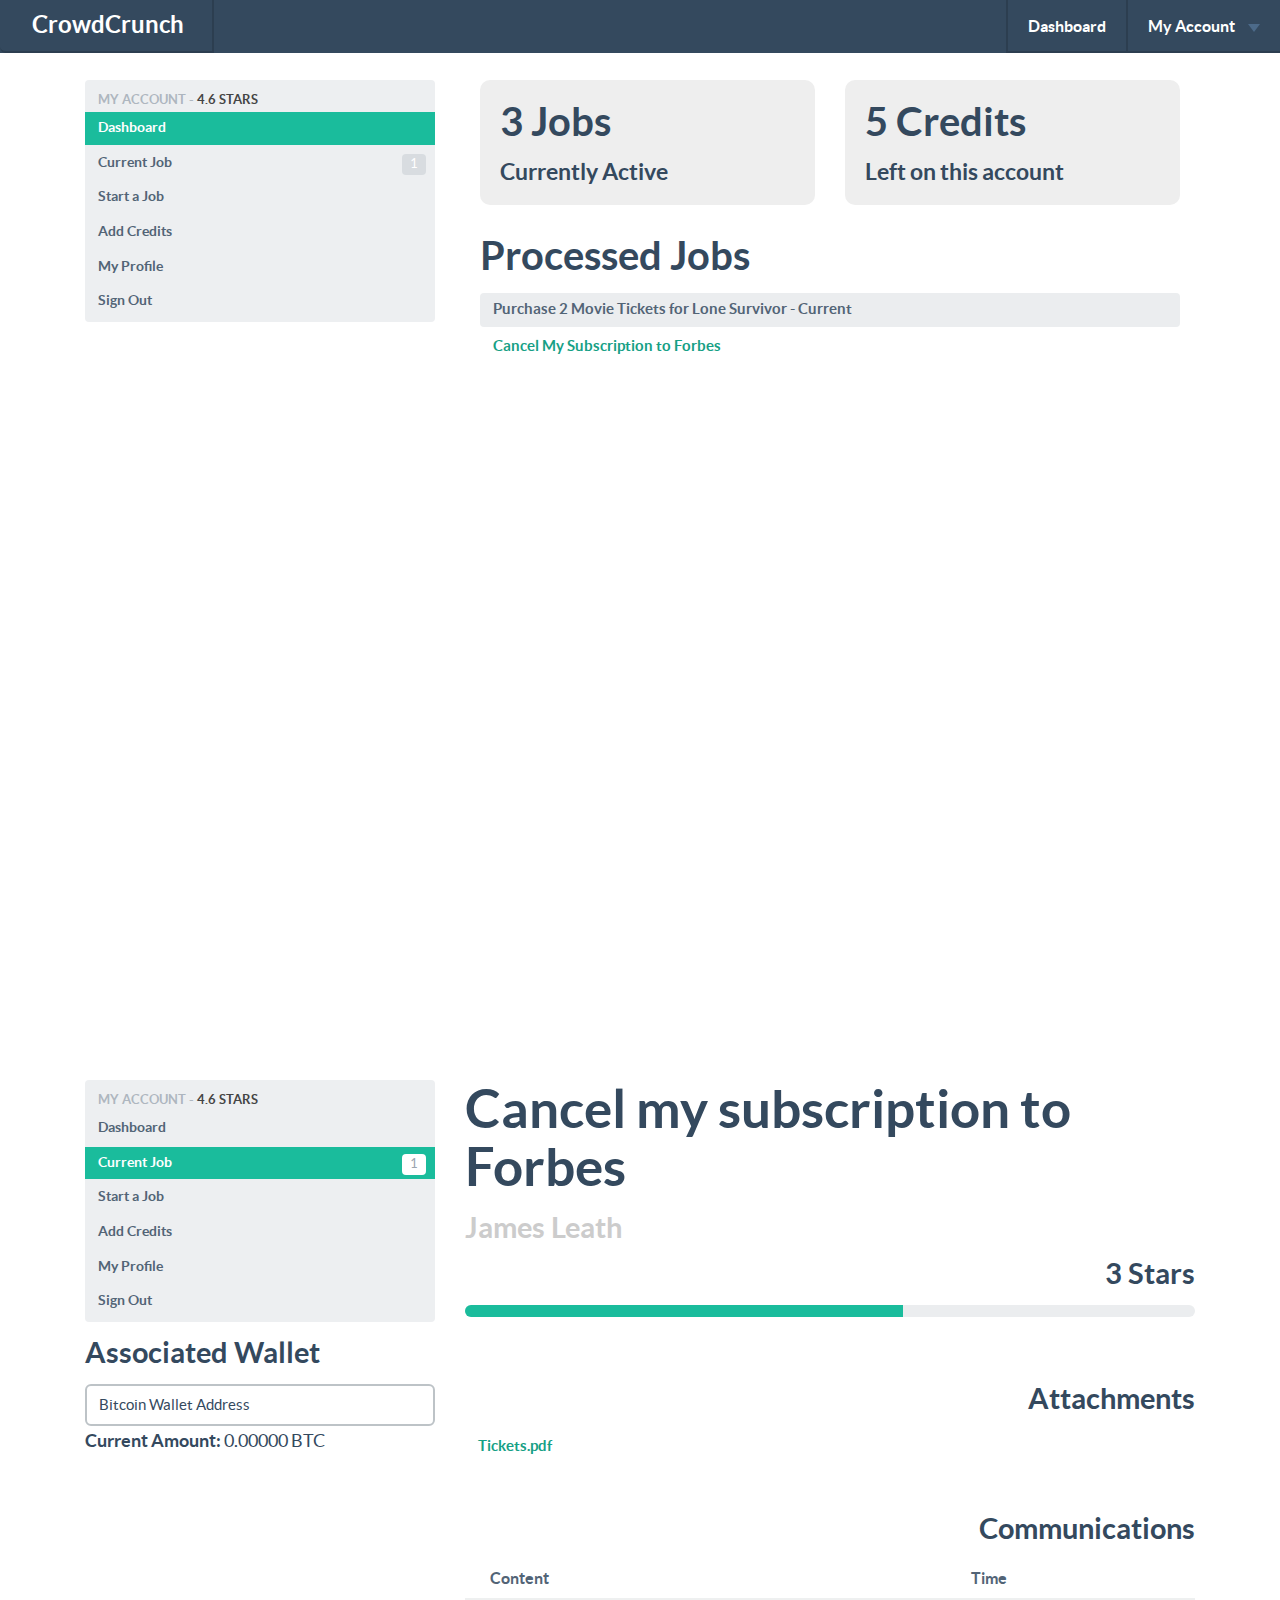
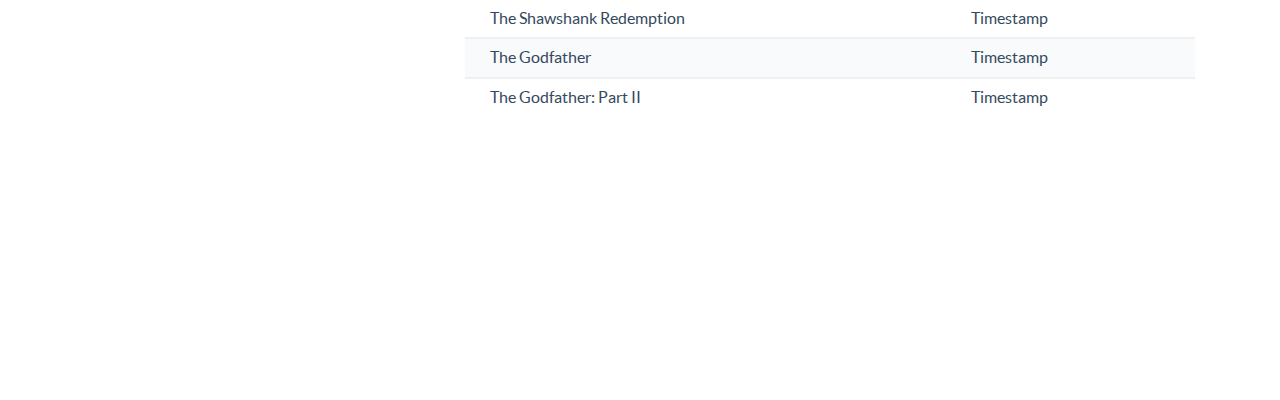
==== commit 84f2a870: "2 More Pages" ====
--- a/design/rest.html
+++ b/design/rest.html
@@ -34,84 +34,174 @@
   <div class="collapse navbar-collapse" id="bs-example-navbar-collapse-1">
     
     <ul class="nav navbar-nav navbar-right">
-      <li><a href="#dashboard">Dashboard</a></li>
+      <li><a href="#">Dashboard</a></li>
       <li class="dropdown">
         <a href="#" class="dropdown-toggle" data-toggle="dropdown">My Account <b class="caret"></b></a>
         <ul class="dropdown-menu">
           <li><a href="#">Add Credits</a></li>
           <li><a href="#">Create a Job</a></li>
-          <li><a href="#profile">Update Profile</a></li>
+          <li><a href="#">Update Profile</a></li>
           <li class="divider"></li>
-          <li><a href="#job">Sign out</a></li>
+          <li><a href="#">Sign out</a></li>
         </ul>
       </li>
     </ul>
   </div><!-- /.navbar-collapse -->
   </nav>
-  <div class="body" id="dashboard">
-  <div class="container">
-    <div class="col-md-6">
-<div class="main">
-
-      <h3>Sign Up</h3>
-
-      <form role="form">
-        <div class="form-group">
-          <label for="inputUsernameEmail">Email</label>
-          <input type="text" class="form-control" id="inputUsernameEmail">
-        </div>
-        <div class="form-group">
-          <label for="inputUsernameEmail">Phone Number</label>
-          <input type="text" class="form-control" id="inputUsernameEmail">
-        </div>
-        <div class="form-group">
-          <label for="inputUsernameEmail">Verify Phone Number</label>
-          <input type="text" class="form-control" id="inputUsernameEmail">
-        </div>
-        <div class="form-group">
-          <label for="inputPassword">Password</label>
-          <input type="password" class="form-control" id="inputPassword">
-        </div>
-        <button type="submit" class="btn btn btn-primary">
-          Sign Up
-        </button>
-      </form>
-    
+  <div class="body">
+    <div class="container">
+      <div class="col-md-4">
+        <ul class="nav nav-list nav-list-vivid">
+            <li class="nav-header">My Account - <strong>4.6 Stars</strong></li>
+            <li class="active">
+              <a href="#fakelink">
+                Dashboard
+              </a>
+            </li>
+            <li>
+              <a href="#fakelink">
+                Current Job
+                <span class="badge pull-right">1</span>
+              </a>
+            </li>
+            <li>
+              <a href="#fakelink">
+                Start a Job
+              </a>
+            </li>
+            <li>
+              <a href="#fakelink">
+                Add Credits
+              </a>
+            </li>
+            <li>
+              <a href="#fakelink">
+                My Profile
+              </a>
+            </li>
+            <li>
+              <a href="#fakelink">
+                Sign Out
+              </a>
+            </li>
+          </ul>
+      </div>
+      <div class="col-md-8">
+        <div class="col-md-6">
+          <div class="account-info">
+            <h3>3 Jobs</h3>
+            <h5>Currently Active</h5>
+          </div>
+        </div>
+        <div class="col-md-6">
+          <div class="account-info">
+            <h3>5 Credits</h3>
+            <h5>Left on this account</h5>
+          </div>
+        </div>
+        <div class="col-md-12">
+          <br /><br />
+          <br /><br />
+          <h3>Processed Jobs</h3>
+          <ul class="nav nav-list">
+            <li class="active">
+              <a href="#">
+                Purchase 2 Movie Tickets for Lone Survivor - Current
+              </a>
+            </li>
+
+            <li>
+              <a href="#">
+                Cancel My Subscription to Forbes
+              </a>
+            </li>
+          </ul>
+        </div>
+      </div>
     </div>
+  </div>
+  <div class="body">
+    <div class="container">
+      <div class="col-md-4">
+        <ul class="nav nav-list nav-list-vivid">
+            <li class="nav-header">My Account - <strong>4.6 Stars</strong></li>
+            <li>
+              <a href="#fakelink">
+                Dashboard
+              </a>
+            </li>
+            <li class="active">
+              <a href="#fakelink">
+                Current Job
+                <span class="badge pull-right">1</span>
+              </a>
+            </li>
+            <li>
+              <a href="#fakelink">
+                Start a Job
+              </a>
+            </li>
+            <li>
+              <a href="#fakelink">
+                Add Credits
+              </a>
+            </li>
+            <li>
+              <a href="#fakelink">
+                My Profile
+              </a>
+            </li>
+            <li>
+              <a href="#fakelink">
+                Sign Out
+              </a>
+            </li>
+          </ul>
+          <h4>Associated Wallet</h4>
+          <input type="text" class="form-control" value="Bitcoin Wallet Address" />
+          <strong>Current Amount:</strong> 0.00000 BTC
+      </div>
+      <div class="col-md-8 job">
+        <h2>Cancel my subscription to Forbes</h2>
+        <h4 style="color: #ccc">James Leath</h4>
+        <h4 style="text-align: right">3 Stars</h4>
+        <div class="progress">
+          <div class="progress-bar" style="width: 60%;"></div>
+        </div>
+        <br />
+        <h4 style="text-align: right">Attachments</h4>
+        <ul class="nav nav-list">
+          <li>
+            <a href="#">Tickets.pdf</a>
+          </li>
+        </ul>
+        <br />
+        <h4 style="text-align: right">Communications</h4>
+        <table class="table table-striped table-hover">
+            <thead>
+              <tr>
+                <th>Content</th>
+                <th>Time</th>
+              </tr>
+            </thead>
+            <tbody>
+              <tr>
+                <td>The Shawshank Redemption</td>
+                <td>Timestamp</td>
+              </tr>
+              <tr>
+                <td>The Godfather</td>
+                <td>Timestamp</td>
+              </tr>
+              <tr>
+                <td>The Godfather: Part II</td>
+                <td>Timestamp</td>
+              </tr>
+            </tbody>
+          </table>
+      </div>
     </div>
-  <div class="col-md-6">
-
-    <div class="main">
-
-      <h3>Sign In</h3>
-
-      <form role="form">
-        <div class="form-group">
-          <label for="inputUsernameEmail">Email</label>
-          <input type="text" class="form-control" id="inputUsernameEmail">
-        </div>
-        <div class="form-group">
-          <a class="pull-right" href="#">Forgot password?</a>
-          <label for="inputPassword">Password</label>
-          <input type="password" class="form-control" id="inputPassword">
-        </div>
-        <div class="checkbox pull-right">
-          <label>
-            <input type="checkbox" checked>
-            Remember me </label>
-        </div>
-        <button type="submit" class="btn btn btn-primary">
-          Log In
-        </button>
-      </form>
-    
-    </div>
-    
   </div>
-</div>
-</div>
-
-<div class="body" id="profile">Content</div>
     <script src="js/jquery-1.8.3.min.js"></script>
     <script src="js/jquery-ui-1.10.3.custom.min.js"></script>
     <script src="js/jquery.ui.touch-punch.min.js"></script>
--- a/design/css/crowdcrunch.css
+++ b/design/css/crowdcrunch.css
@@ -5,6 +5,21 @@
 	top:-50%;
 	width:200%;
 	z-index:-1;
+}
+
+.account-info {
+	background: #eee;
+	padding: 20px;
+	border-radius: 10px;
+}
+
+.account-info h5 {
+	font-size: 1.3em;
+	margin: 0;
+}
+
+.account-info h3 {
+	margin-top: 0;
 }
 
 #bg img {
@@ -29,4 +44,16 @@
 .body {
 	padding-top: 80px;
 	min-height: 1000px;
-}+}
+
+.nav-list strong {
+	color: #444 !important;
+}
+
+.job {
+
+}
+
+.job h2 {
+	margin:0;
+}
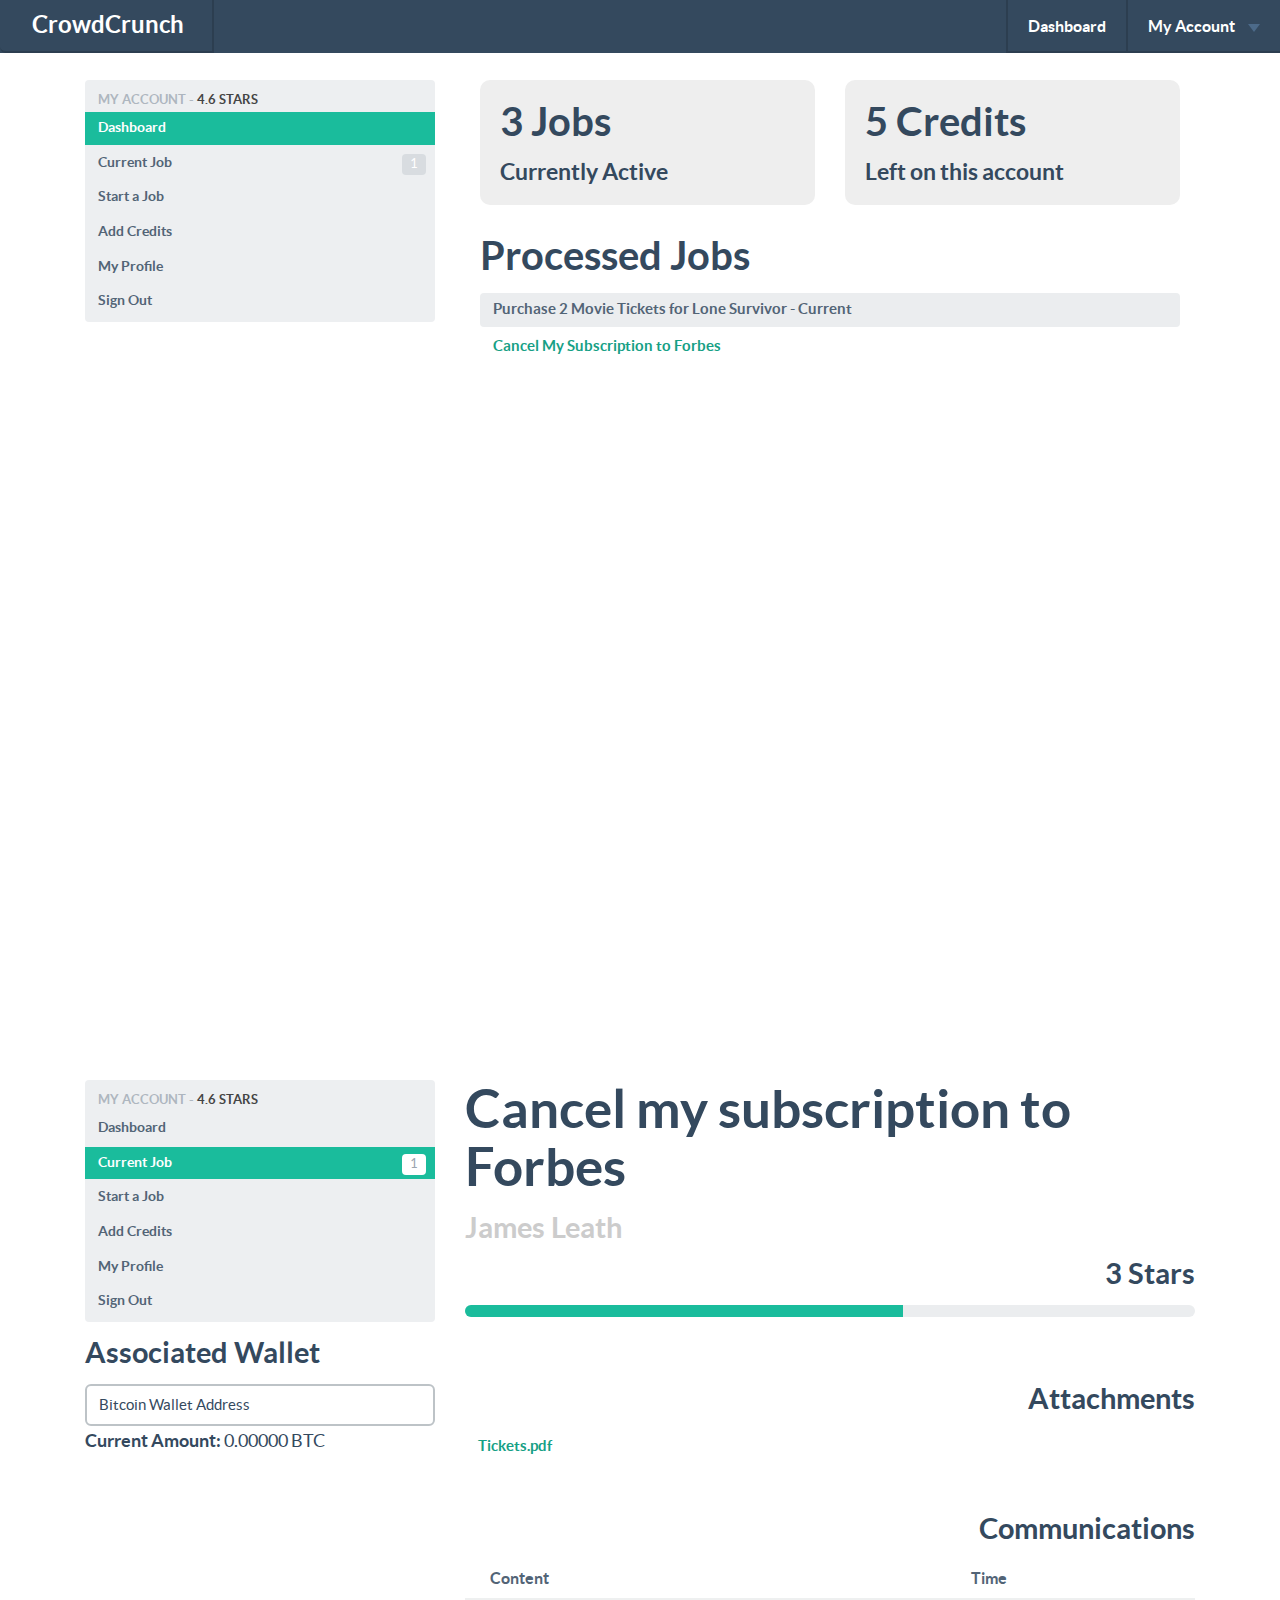
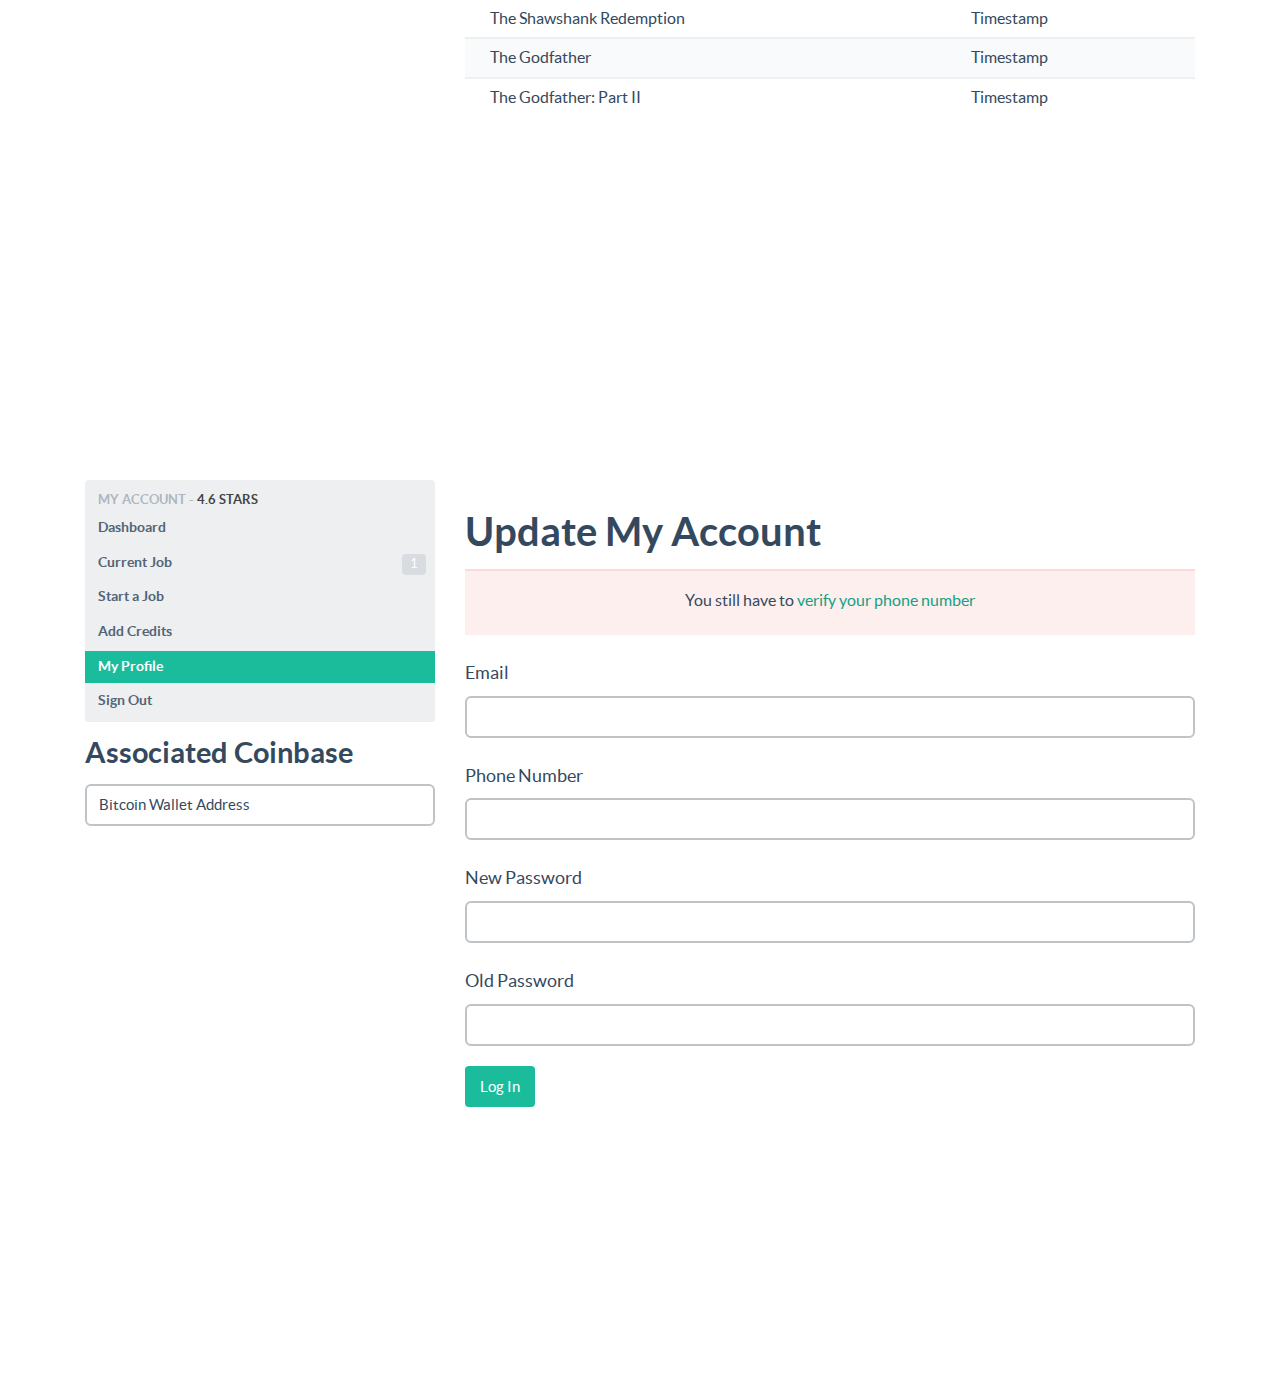
==== commit 9db3f3ed: "Finished design" ====
--- a/design/rest.html
+++ b/design/rest.html
@@ -38,8 +38,8 @@
       <li class="dropdown">
         <a href="#" class="dropdown-toggle" data-toggle="dropdown">My Account <b class="caret"></b></a>
         <ul class="dropdown-menu">
-          <li><a href="#">Add Credits</a></li>
-          <li><a href="#">Create a Job</a></li>
+          <li><a href="#" data-toggle="modal" data-target="#addCredits">Add Credits</a></li>
+          <li><a href="#" data-toggle="modal" data-target="#createJob">Create a Job</a></li>
           <li><a href="#">Update Profile</a></li>
           <li class="divider"></li>
           <li><a href="#">Sign out</a></li>
@@ -202,6 +202,150 @@
       </div>
     </div>
   </div>
+  <div class="body">
+    <div class="container">
+      <div class="col-md-4">
+        <ul class="nav nav-list nav-list-vivid">
+            <li class="nav-header">My Account - <strong>4.6 Stars</strong></li>
+            <li>
+              <a href="#fakelink">
+                Dashboard
+              </a>
+            </li>
+            <li>
+              <a href="#fakelink">
+                Current Job
+                <span class="badge pull-right">1</span>
+              </a>
+            </li>
+            <li>
+              <a href="#fakelink">
+                Start a Job
+              </a>
+            </li>
+            <li>
+              <a href="#fakelink">
+                Add Credits
+              </a>
+            </li>
+            <li class="active">
+              <a href="#fakelink">
+                My Profile
+              </a>
+            </li>
+            <li>
+              <a href="#fakelink">
+                Sign Out
+              </a>
+            </li>
+          </ul>
+          <h4>Associated Coinbase</h4>
+          <input type="text" class="form-control" value="Bitcoin Wallet Address" />
+      </div>
+      <div class="col-md-8">
+         <h3>Update My Account</h3>
+         <div class="dialog dialog-danger">
+  You still have to <a href="#" data-toggle="modal" data-target="#verifyPhone">verify your phone number</a>
+</div>
+
+      <form role="form">
+        <div class="form-group">
+          <label for="inputUsernameEmail">Email</label>
+          <input type="text" class="form-control" id="inputUsernameEmail">
+        </div>
+        <div class="form-group">
+          <label for="inputUsernameEmail">Phone Number</label>
+          <input type="text" class="form-control" id="inputUsernameEmail">
+        </div>
+        <div class="form-group">
+          <label for="inputPassword">New Password</label>
+          <input type="password" class="form-control" id="inputPassword">
+        </div>
+        <div class="form-group">
+          <label for="inputPassword">Old Password</label>
+          <input type="password" class="form-control" id="inputPassword">
+        </div>
+        <button type="submit" class="btn btn btn-primary">
+          Log In
+        </button>
+      </form>
+      </div>
+    </div>
+  </div>
+
+<div class="modal" id="verifyPhone">
+  <div class="modal-dialog">
+    <div class="modal-content">
+      <div class="modal-header">
+        <button type="button" class="close fui-cross" data-dismiss="modal" aria-hidden="true"></button>
+        <h4 class="modal-title">Verify your Phone</h3>
+      </div>
+
+      <div class="modal-body">
+        <form role="form">
+          <div class="form-group">
+            <label for="inputUsernameEmail">Enter the code texted to your mobile phone: </label>
+            <input type="text" class="form-control" id="inputUsernameEmail">
+          </div>
+        </form>
+      </div>
+
+      <div class="modal-footer">
+        <a href="#" class="btn btn-default btn-wide" data-dismiss="modal" aria-hidden="true">Cancel</a>
+        <a href="#" class="btn btn-primary btn-wide">Okay</a>
+      </div>
+    </div>
+  </div>  
+</div>
+
+<div class="modal" id="addCredits">
+  <div class="modal-dialog">
+    <div class="modal-content">
+      <div class="modal-header">
+        <button type="button" class="close fui-cross" data-dismiss="modal" aria-hidden="true"></button>
+        <h4 class="modal-title">Add Credits</h3>
+      </div>
+
+      <div class="modal-body">
+        <p>Click <strong>"Add Credits"</strong> below to add 5 credits to your account, charged from CoinBase.</p>
+      </div>
+
+      <div class="modal-footer">
+        <a href="#" class="btn btn-default btn-wide" data-dismiss="modal" aria-hidden="true">Cancel</a>
+        <a href="#" class="btn btn-primary btn-wide">Add Credits</a>
+      </div>
+    </div>
+  </div>  
+</div>
+
+<div class="modal" id="createJob">
+  <div class="modal-dialog">
+    <div class="modal-content">
+      <div class="modal-header">
+        <button type="button" class="close fui-cross" data-dismiss="modal" aria-hidden="true"></button>
+        <h4 class="modal-title">Create a Job</h3>
+      </div>
+
+      <div class="modal-body">
+        <form role="form">
+          <div class="form-group">
+            <label for="body">Simply add a description of the job you would like done:</label>
+            <textarea class="form-control" id="body"></textarea>
+          </div>
+          <div class="form-group">
+            <label for="inputUsernameEmail">Budget:</label>
+            <input type="text" class="form-control" id="inputUsernameEmail">
+          </div>
+        </form>
+      </div>
+
+      <div class="modal-footer">
+        <a href="#" class="btn btn-default btn-wide" data-dismiss="modal" aria-hidden="true">Cancel</a>
+        <a href="#" class="btn btn-primary btn-wide">Create Job</a>
+      </div>
+    </div>
+  </div>  
+</div>
     <script src="js/jquery-1.8.3.min.js"></script>
     <script src="js/jquery-ui-1.10.3.custom.min.js"></script>
     <script src="js/jquery.ui.touch-punch.min.js"></script>
